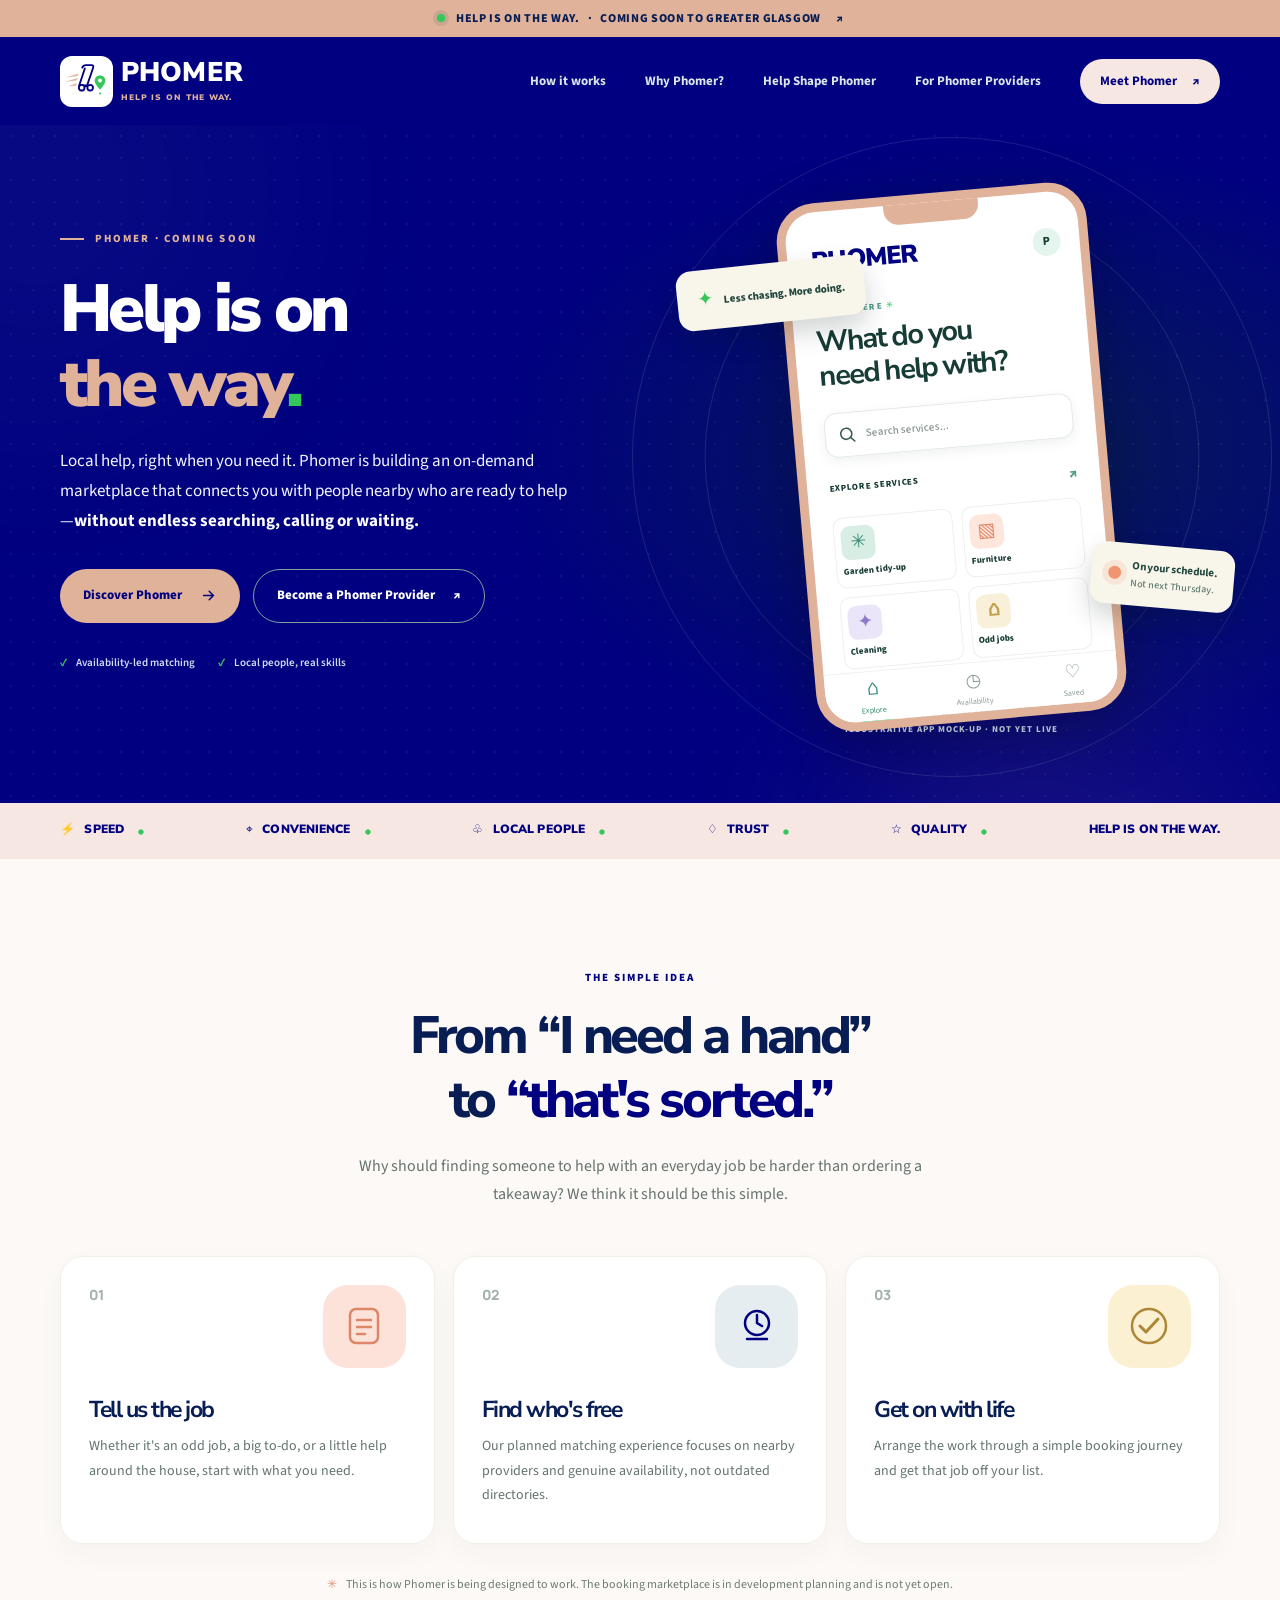
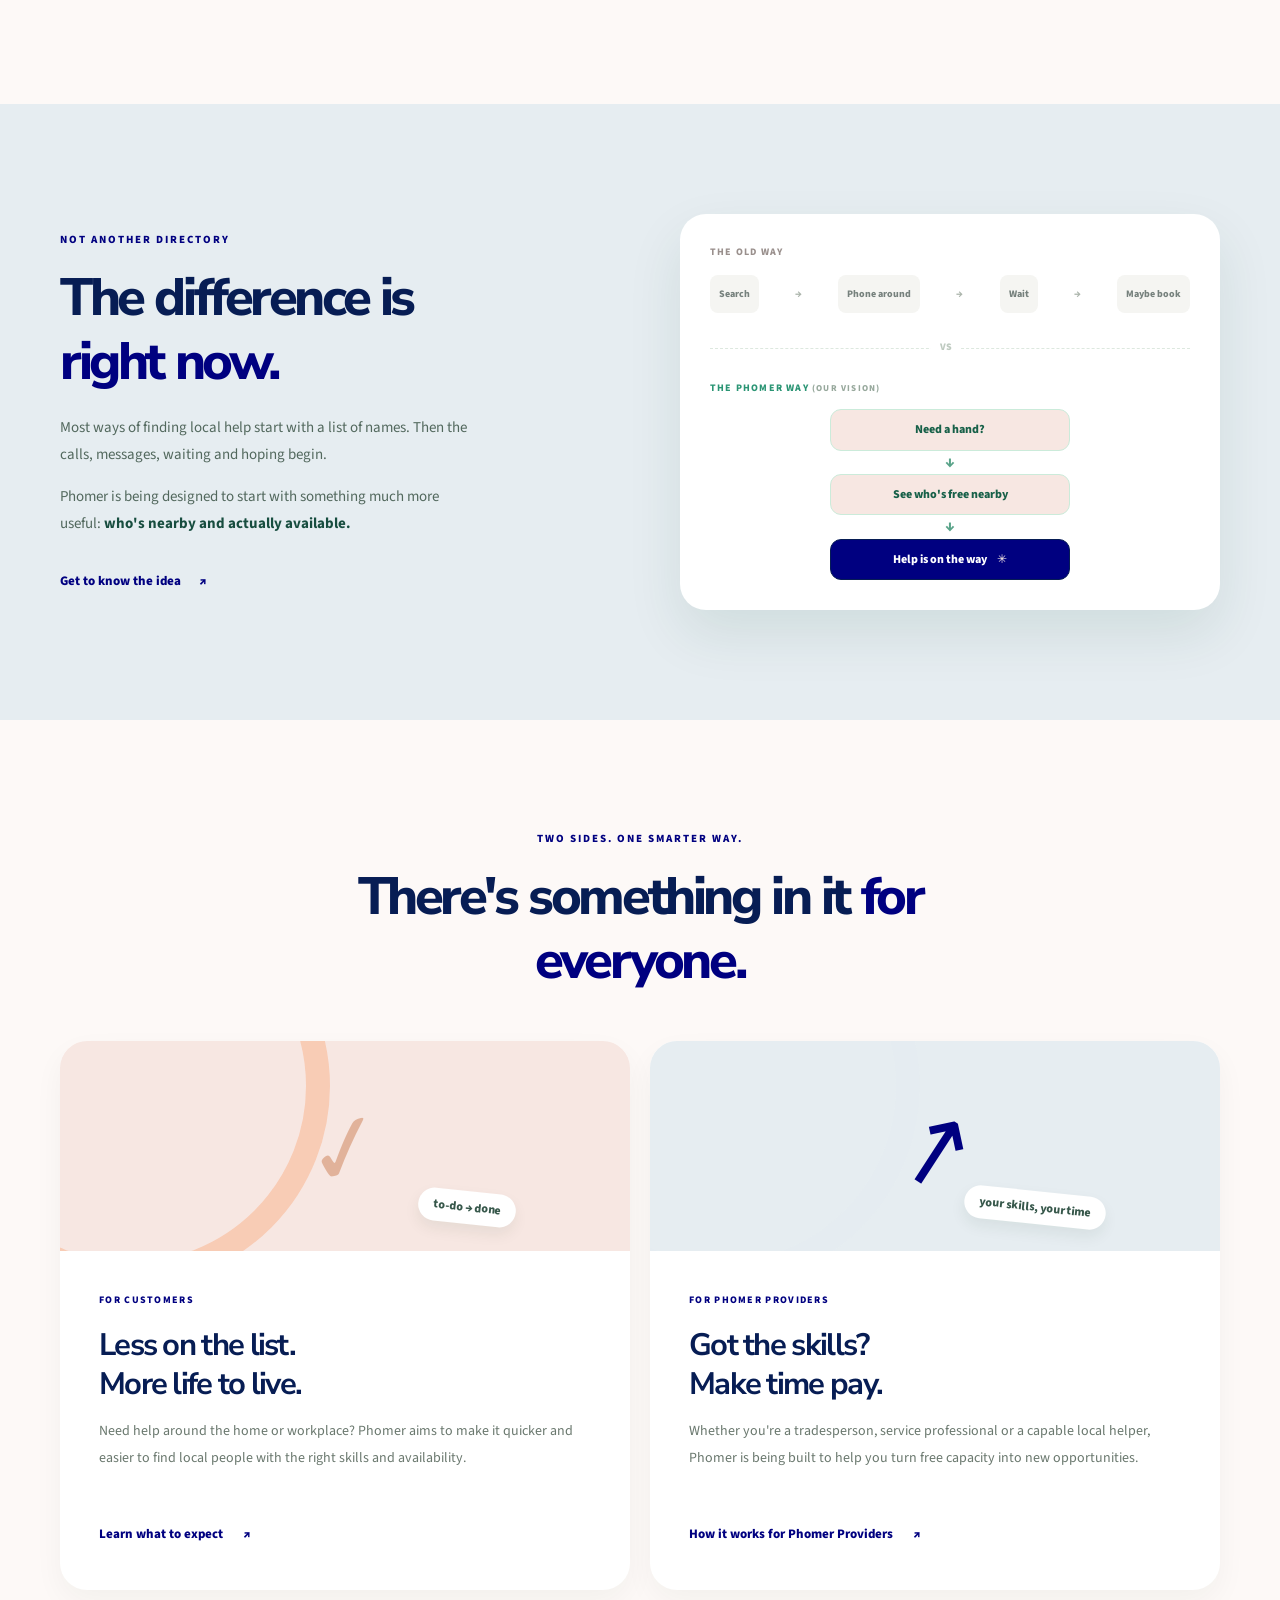
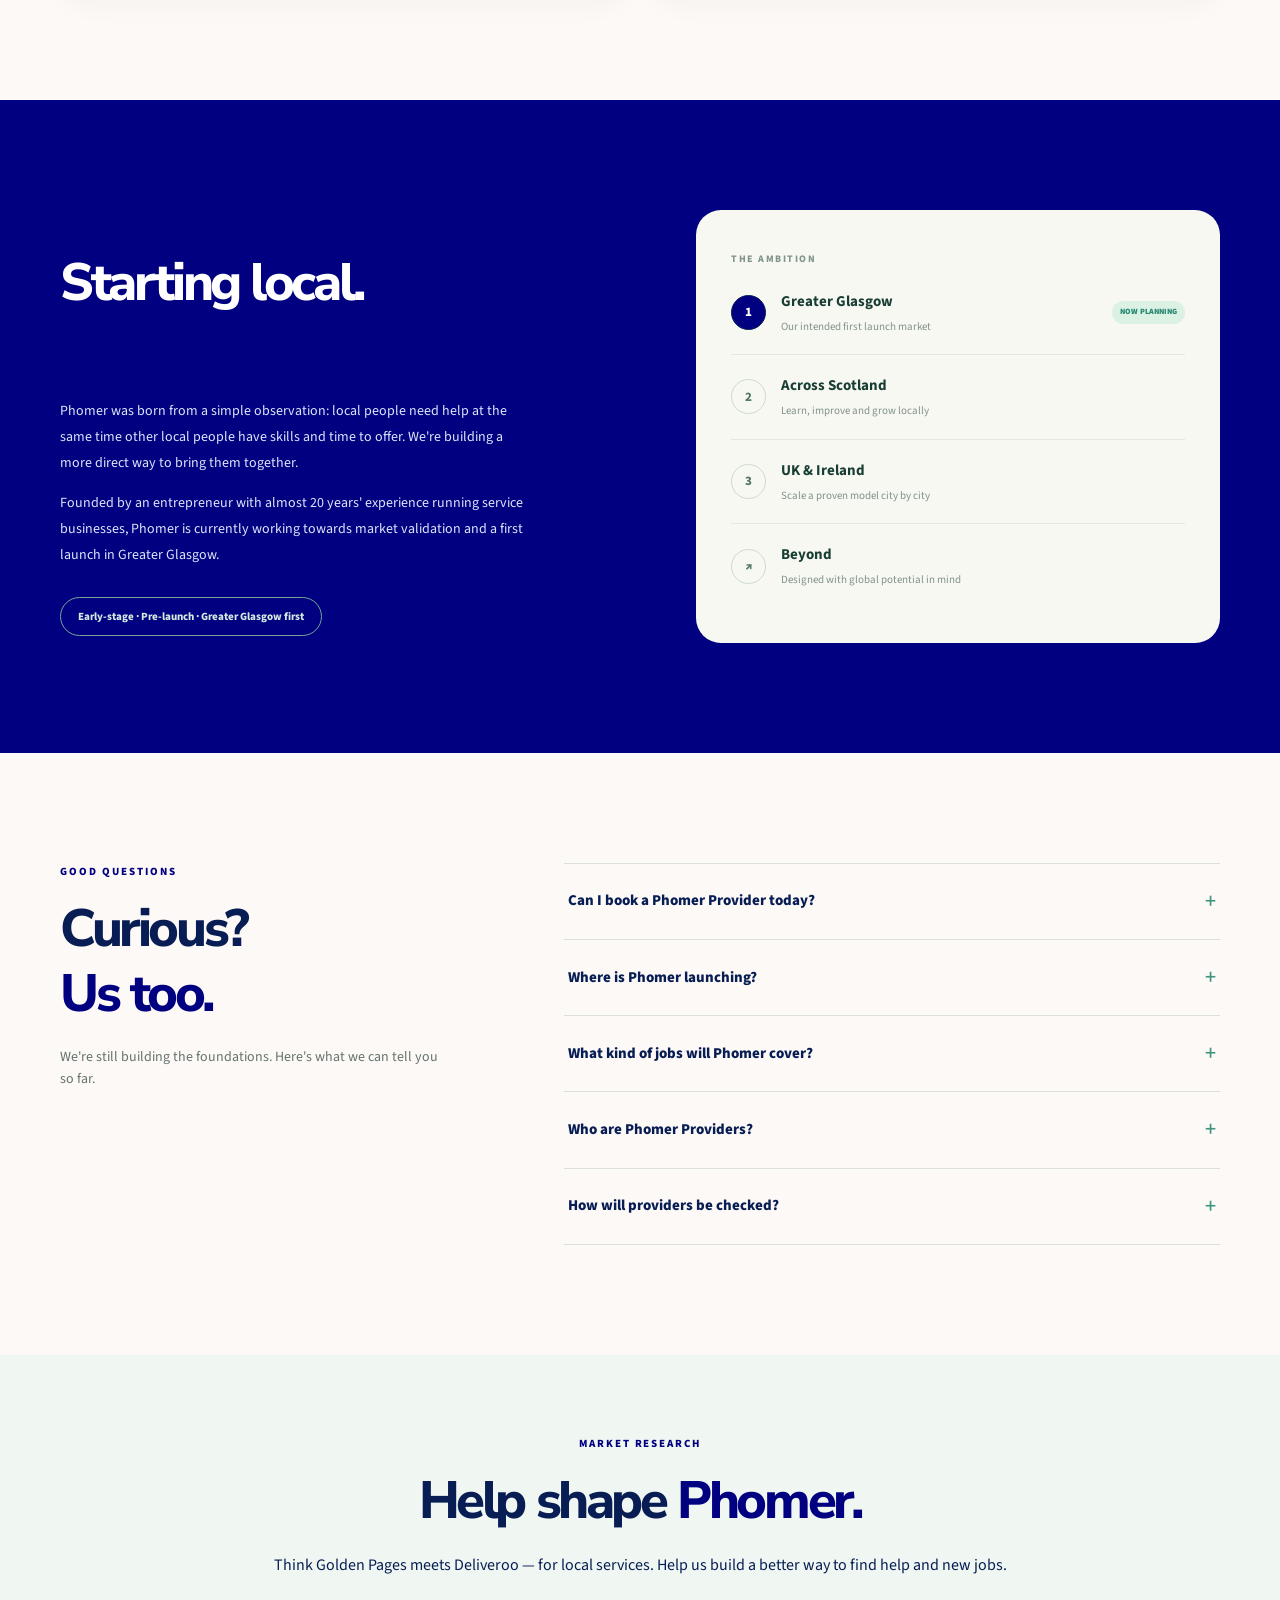
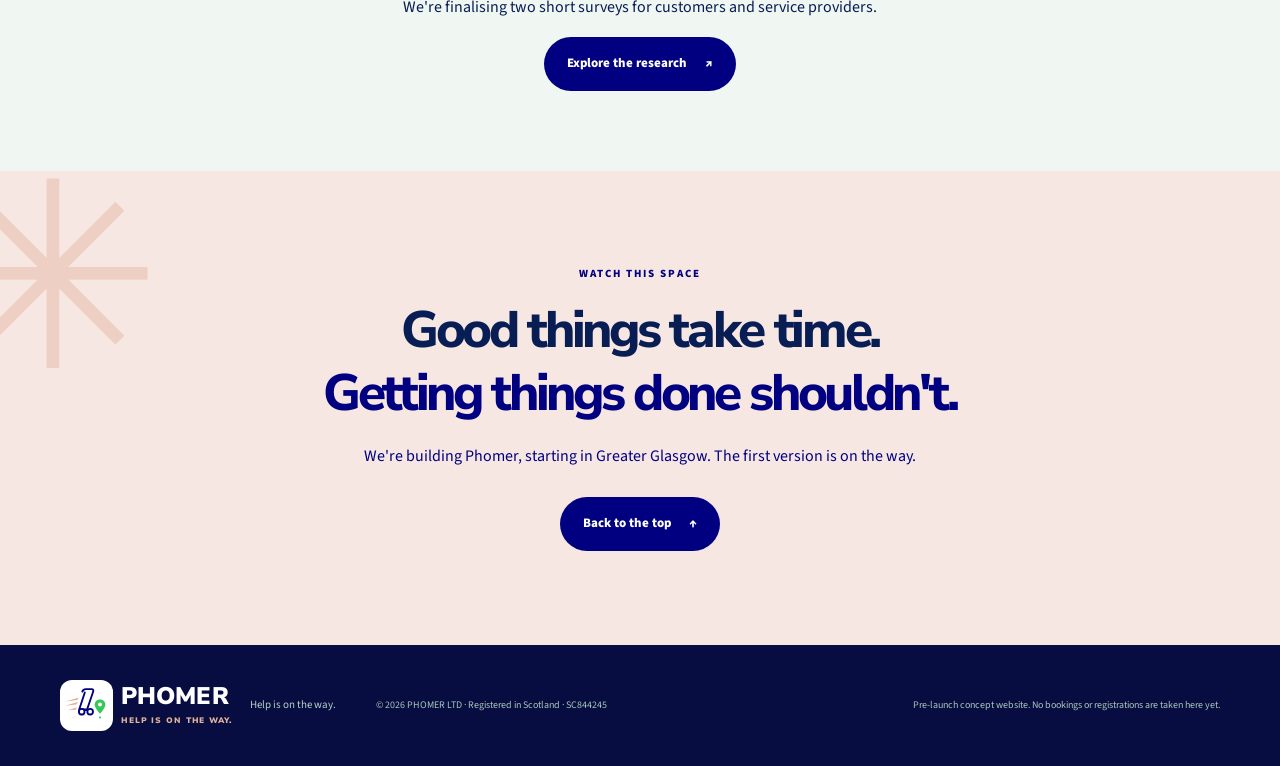
==== index.html @ 7bab7907 "Add Help Shape Phomer links and homepage research section" ====
<!doctype html>
<html lang="en-GB">
<head>
  <meta charset="utf-8">
  <meta name="viewport" content="width=device-width, initial-scale=1">
  <meta name="theme-color" content="#000080">
  <meta name="description" content="Help is on the way. Phomer is building an on-demand marketplace to connect customers with trusted local people who are available when needed. Greater Glasgow launch planned.">
  <meta property="og:type" content="website">
  <meta property="og:title" content="Phomer — Help is on the way.">
  <meta property="og:description" content="Professional help. Right place. Right time. An availability-led local services marketplace coming to Greater Glasgow.">
  <meta property="og:url" content="https://phomer.co.uk/">
  <meta name="twitter:card" content="summary">
  <title>Phomer | Help is on the way. — Coming Soon</title>
  <link rel="icon" href="favicon.svg" type="image/svg+xml">
  <link rel="apple-touch-icon" href="app-icon.png">
  <link rel="stylesheet" href="styles.css">
  <script src="script.js" defer></script>
  <script type="application/ld+json">{"@context":"https://schema.org","@type":"Organization","name":"Phomer Ltd","url":"https://phomer.co.uk","description":"A Scottish pre-launch local services marketplace built around availability and location.","foundingLocation":{"@type":"Place","name":"Scotland"}}</script>
</head>
<body>
  <a href="#main" class="skip-link">Skip to main content</a>
  <div class="announcement"><span class="pulse" aria-hidden="true"></span> HELP IS ON THE WAY. &nbsp; · &nbsp; COMING SOON TO GREATER GLASGOW <span aria-hidden="true">↗</span></div>
  <header class="site-header" id="top">
    <nav class="nav-shell container" aria-label="Main navigation">
      <a class="brand" href="#top" aria-label="Phomer home"><img src="logo-mark.svg" alt="" height="50" width="56"><span class="brand-word">PHOMER<small>HELP IS ON THE WAY.</small></span></a>
      <button class="menu-toggle" type="button" aria-expanded="false" aria-controls="primary-navigation" aria-label="Open navigation"><span></span><span></span><span></span></button>
      <div class="nav-links" id="primary-navigation">
        <a href="#how-it-works">How it works</a>
        <a href="#why-phomer">Why Phomer?</a>
        <a href="market-research/">Help Shape Phomer</a>
        <a href="#for-phomer-providers">For Phomer Providers</a>
        <a class="nav-cta" href="#the-vision">Meet Phomer <span aria-hidden="true">↗</span></a>
      </div>
    </nav>
  </header>

  <main id="main">
    <section class="hero" aria-labelledby="hero-title">
      <div class="hero-glow hero-glow-one" aria-hidden="true"></div>
      <div class="hero-glow hero-glow-two" aria-hidden="true"></div>
      <div class="container hero-layout">
        <div class="hero-copy">
          <div class="eyebrow"><span class="eyebrow-line" aria-hidden="true"></span> PHOMER · COMING SOON</div>
          <h1 id="hero-title">Help is on<br><em>the way<span class="end-dot">.</span></em></h1>
          <p class="hero-lead">Local help, right when you need it. Phomer is building an on-demand marketplace that connects you with people nearby who are ready to help—<strong>without endless searching, calling or waiting.</strong></p>
          <div class="hero-actions">
            <a class="btn btn-light" href="#how-it-works">Discover Phomer <svg width="17" height="17" viewBox="0 0 24 24" fill="none" stroke="currentColor" stroke-width="2" stroke-linecap="round"><path d="M5 12h14m-6-6 6 6-6 6"/></svg></a>
            <a class="btn btn-outline" href="#for-phomer-providers">Become a Phomer Provider <span aria-hidden="true">↗</span></a>
          </div>
          <div class="hero-notes"><span><i aria-hidden="true">✓</i> Availability-led matching</span><span><i aria-hidden="true">✓</i> Local people, real skills</span></div>
        </div>
        <div class="hero-art" aria-label="Illustration of the proposed Phomer user experience">
          <div class="orbit orbit-1" aria-hidden="true"></div><div class="orbit orbit-2" aria-hidden="true"></div>
          <div class="floating-label float-label-one"><span class="tiny-spark">✦</span> Less chasing. More doing.</div>
          <div class="phone-shell">
            <div class="phone-top"><span>PHOMER</span><span class="tiny-avatar" aria-hidden="true">P</span></div>
            <div class="phone-body">
              <div class="greeting">HELLO THERE <span aria-hidden="true">✳</span></div>
              <h2>What do you<br>need help with?</h2>
              <div class="search-box"><svg width="19" height="19" viewBox="0 0 24 24" fill="none" stroke="#385b55" stroke-width="2" stroke-linecap="round"><circle cx="11" cy="11" r="7"/><path d="m16 16 5 5"/></svg><span>Search services...</span></div>
              <div class="mini-heading">EXPLORE SERVICES <span>↗</span></div>
              <div class="category-grid">
                <div class="mini-category"><span class="category-icon green">✳</span> Garden tidy-up</div>
                <div class="mini-category"><span class="category-icon peach">▧</span> Furniture</div>
                <div class="mini-category"><span class="category-icon lilac">✦</span> Cleaning</div>
                <div class="mini-category"><span class="category-icon yellow">⌂</span> Odd jobs</div>
              </div>
              <div class="flow-card"><span class="flow-symbol">↗</span><span><strong>Help is on the way.</strong><small>Discover the idea behind Phomer.</small></span></div>
            </div>
            <div class="phone-foot"><span>⌂<small>Explore</small></span><span>◷<small>Availability</small></span><span>♡<small>Saved</small></span></div>
          </div>
          <div class="floating-label float-label-two"><span class="dot-coral"></span><span><strong>On your schedule.</strong><small>Not next Thursday.</small></span></div>
          <div class="concept-tag">ILLUSTRATIVE APP MOCK-UP · NOT YET LIVE</div>
        </div>
      </div>
    </section>

    <div class="category-ribbon" aria-label="Phomer brand values"><div class="container ribbon-inner brand-values"><span>⚡ &nbsp; SPEED <b>•</b></span><span>⌖ &nbsp; CONVENIENCE <b>•</b></span><span>♧ &nbsp; LOCAL PEOPLE <b>•</b></span><span>♢ &nbsp; TRUST <b>•</b></span><span>☆ &nbsp; QUALITY <b>•</b></span><span>HELP IS ON THE WAY.</span></div></div>

    <section class="section section-how" id="how-it-works" aria-labelledby="how-title">
      <div class="container">
        <div class="section-intro centered"><span class="kicker">THE SIMPLE IDEA</span><h2 id="how-title">From “I need a hand”<br>to <em>“that's sorted.”</em></h2><p>Why should finding someone to help with an everyday job be harder than ordering a takeaway? We think it should be this simple.</p></div>
        <div class="steps">
          <article class="step-card"><div class="step-card-top"><span>01</span><div class="step-icon pink"><svg viewBox="0 0 48 48" fill="none"><rect x="10" y="7" width="28" height="34" rx="6" stroke="currentColor" stroke-width="2.5"/><path d="M17 18h14M17 25h14M17 32h8" stroke="currentColor" stroke-width="2.5" stroke-linecap="round"/></svg></div></div><h3>Tell us the job</h3><p>Whether it's an odd job, a big to-do, or a little help around the house, start with what you need.</p></article>
          <article class="step-card"><div class="step-card-top"><span>02</span><div class="step-icon mint"><svg viewBox="0 0 48 48" fill="none"><circle cx="24" cy="21" r="12" stroke="currentColor" stroke-width="2.5"/><path d="M24 13v8l5 3M14 37h20" stroke="currentColor" stroke-width="2.5" stroke-linecap="round"/></svg></div></div><h3>Find who's free</h3><p>Our planned matching experience focuses on nearby providers and genuine availability, not outdated directories.</p></article>
          <article class="step-card"><div class="step-card-top"><span>03</span><div class="step-icon butter"><svg viewBox="0 0 48 48" fill="none"><circle cx="24" cy="24" r="17" stroke="currentColor" stroke-width="2.5"/><path d="m15 24 6 6 12-13" stroke="currentColor" stroke-width="3" stroke-linecap="round" stroke-linejoin="round"/></svg></div></div><h3>Get on with life</h3><p>Arrange the work through a simple booking journey and get that job off your list.</p></article>
        </div>
        <p class="honesty-note"><span aria-hidden="true">✳</span> This is how Phomer is being designed to work. The booking marketplace is in development planning and is not yet open.</p>
      </div>
    </section>

    <section class="section section-difference" id="why-phomer" aria-labelledby="different-title"><div class="container different-grid">
      <div class="different-copy"><span class="kicker">NOT ANOTHER DIRECTORY</span><h2 id="different-title">The difference is <em>right now.</em></h2><p>Most ways of finding local help start with a list of names. Then the calls, messages, waiting and hoping begin.</p><p>Phomer is being designed to start with something much more useful: <strong>who's nearby and actually available.</strong></p><a href="#the-vision" class="text-link">Get to know the idea <span aria-hidden="true">↗</span></a></div>
      <div class="difference-panel"><div class="panel-label">THE OLD WAY</div><div class="old-way"><span>Search</span><b>→</b><span>Phone around</span><b>→</b><span>Wait</span><b>→</b><span>Maybe book</span></div><div class="panel-divider"><span>VS</span></div><div class="panel-label panel-label-green">THE PHOMER WAY <small>(OUR VISION)</small></div><div class="new-way"><div>Need a hand?</div><span>↓</span><div>See who's free nearby</div><span>↓</span><div class="new-way-final">Help is on the way <span aria-hidden="true">✳</span></div></div></div>
    </div></section>

    <section class="section section-for" id="for-phomer-providers" aria-labelledby="everyone-title"><div class="container">
      <div class="section-intro centered"><span class="kicker">TWO SIDES. ONE SMARTER WAY.</span><h2 id="everyone-title">There's something in it <em>for everyone.</em></h2></div>
      <div class="audience-grid">
        <article class="audience-card customer-card"><div class="audience-visual" aria-hidden="true"><div class="squiggle squiggle-a"></div><span class="audience-emoji">✓</span><span class="sticker">to-do → done</span></div><div class="audience-body"><span class="card-kicker">FOR CUSTOMERS</span><h3>Less on the list.<br>More life to live.</h3><p>Need help around the home or workplace? Phomer aims to make it quicker and easier to find local people with the right skills and availability.</p><a class="underlink" href="#faq">Learn what to expect <span aria-hidden="true">↗</span></a></div></article>
        <article class="audience-card homer-card"><div class="audience-visual" aria-hidden="true"><div class="squiggle squiggle-b"></div><span class="audience-emoji">↗</span><span class="sticker">your skills, your time</span></div><div class="audience-body"><span class="card-kicker">FOR PHOMER PROVIDERS</span><h3>Got the skills?<br>Make time pay.</h3><p>Whether you're a tradesperson, service professional or a capable local helper, Phomer is being built to help you turn free capacity into new opportunities.</p><a class="underlink" href="#faq">How it works for Phomer Providers <span aria-hidden="true">↗</span></a></div></article>
      </div>
    </div></section>

    <section class="section section-vision" id="the-vision" aria-labelledby="vision-title"><div class="container vision-grid"><div><span class="kicker light-kicker">A SCOTTISH STARTUP WITH BIG PLANS</span><h2 id="vision-title">Starting local.<br><em>Thinking bigger.</em></h2><p>Phomer was born from a simple observation: local people need help at the same time other local people have skills and time to offer. We're building a more direct way to bring them together.</p><p>Founded by an entrepreneur with almost 20 years' experience running service businesses, Phomer is currently working towards market validation and a first launch in Greater Glasgow.</p><span class="vision-pill">Early-stage · Pre-launch · Greater Glasgow first</span></div><div class="journey-card"><span class="journey-small">THE AMBITION</span><div class="journey-step active"><span class="journey-bullet">1</span><div><strong>Greater Glasgow</strong><small>Our intended first launch market</small></div><span>NOW PLANNING</span></div><div class="journey-step"><span class="journey-bullet">2</span><div><strong>Across Scotland</strong><small>Learn, improve and grow locally</small></div></div><div class="journey-step"><span class="journey-bullet">3</span><div><strong>UK &amp; Ireland</strong><small>Scale a proven model city by city</small></div></div><div class="journey-step"><span class="journey-bullet">↗</span><div><strong>Beyond</strong><small>Designed with global potential in mind</small></div></div></div></div></section>

    <section class="section faq-section" id="faq" aria-labelledby="faq-title"><div class="container faq-grid"><div class="faq-intro"><span class="kicker">GOOD QUESTIONS</span><h2 id="faq-title">Curious?<br><em>Us too.</em></h2><p>We're still building the foundations. Here's what we can tell you so far.</p></div><div class="faq-items">
      <details><summary>Can I book a Phomer Provider today? <span aria-hidden="true">+</span></summary><p>Not yet. Phomer is a pre-launch business. We're validating demand and planning the first version of the platform before taking live bookings.</p></details>
      <details><summary>Where is Phomer launching? <span aria-hidden="true">+</span></summary><p>We're planning to start in Greater Glasgow, refine the service using real feedback and expand step by step.</p></details>
      <details><summary>What kind of jobs will Phomer cover? <span aria-hidden="true">+</span></summary><p>Our vision spans everyday local services such as help around the house, cleaning, gardening, furniture assembly and other practical jobs. Exact services and provider requirements will be confirmed during development.</p></details>
      <details><summary>Who are Phomer Providers? <span aria-hidden="true">+</span></summary><p>Phomer Providers are local service providers, tradespeople and skilled individuals who can offer their services through Phomer. We're designing the platform to help them find work that fits their skills and availability.</p></details>
      <details><summary>How will providers be checked? <span aria-hidden="true">+</span></summary><p>Identity checks, profiles, reviews and relevant verification processes are part of our planned marketplace design. The specific standards will be confirmed before launch.</p></details>
    </div></div></section>

    <section class="section research-callout" aria-labelledby="research-title" style="background:#f0f7f2;padding:5rem 0"><div class="container" style="text-align:center"><span class="kicker">MARKET RESEARCH</span><h2 id="research-title">Help shape <em>Phomer.</em></h2><p>Think Golden Pages meets Deliveroo — for local services. Help us build a better way to find help and new jobs.</p><p>We're finalising two short surveys for customers and service providers.</p><a class="btn btn-dark" href="market-research/">Explore the research <span aria-hidden="true">↗</span></a></div></section>
    <section class="closing" aria-label="Coming soon"><div class="container closing-inner"><div class="closing-orb" aria-hidden="true">✳</div><span class="kicker">WATCH THIS SPACE</span><h2>Good things take time.<br><em>Getting things done shouldn't.</em></h2><p>We're building Phomer, starting in Greater Glasgow. The first version is on the way.</p><a class="btn btn-dark" href="#top">Back to the top <span aria-hidden="true">↑</span></a></div></section>
  </main>

  <footer class="footer"><div class="container footer-content"><a class="brand footer-brand" href="#top"><img src="logo-mark.svg" alt="" height="39" width="44"><span class="brand-word">PHOMER<small>HELP IS ON THE WAY.</small></span></a><p>Help is on the way.</p><small>© <span id="year">2026</span> PHOMER LTD · Registered in Scotland · SC844245</small><small>Pre-launch concept website. No bookings or registrations are taken here yet.</small></div></footer>
</body>
</html>
---- styles.css ----
@import url('https://fonts.googleapis.com/css2?family=Nunito+Sans:wght@600;700;800;900&family=Source+Sans+3:wght@400;500;600;700&display=swap');
@import url('https://fonts.googleapis.com/css2?family=DM+Sans:wght@400;500;600;700;800&family=Manrope:wght@400;500;600;700;800&display=swap');
:root{--ink:#071D54;--forest:#000080;--dark:#070D40;--coral:#fa916d;--coral-light:#E1B29A;--mint:#E6EDF1;--cream:#FDF9F7;--gold:#f8d38b;--muted:#50615f;--container:1160px;font-family:'DM Sans',sans-serif;color:var(--ink);font-synthesis:none}
*{box-sizing:border-box}html{scroll-behavior:smooth;scroll-padding-top:86px}body{margin:0;background:var(--cream);line-height:1.6;-webkit-font-smoothing:antialiased}a{color:inherit;text-decoration:none}button{font:inherit}a:focus-visible,button:focus-visible,summary:focus-visible{outline:3px solid #f49a6c;outline-offset:5px}img{max-width:100%}.container{width:min(calc(100% - 80px),var(--container));margin:0 auto}.skip-link{position:absolute;top:-100px;left:16px;z-index:999;background:white;padding:12px;border-radius:8px}.skip-link:focus{top:10px}.announcement{background:#E1B29A;color:#224139;text-align:center;font-size:12px;font-weight:800;letter-spacing:.055em;padding:9px 15px}.announcement span:last-child{margin-left:12px}.pulse{display:inline-block;width:8px;height:8px;background:#145446;border-radius:100%;margin-right:9px;box-shadow:0 0 0 4px rgba(20,84,70,.12)}.site-header{background:#000080;position:relative;z-index:10}.nav-shell{height:88px;display:flex;align-items:center;justify-content:space-between}.brand{display:inline-flex;align-items:center;gap:12px;color:white;font:800 27px/.9 Manrope,sans-serif;letter-spacing:-.065em}.brand img{border-radius:11px}.brand-dot{color:#E1B29A}.nav-links{display:flex;align-items:center;gap:39px;font-size:13px;font-weight:700;color:#e7f4ed}.nav-links>a:not(.nav-cta){opacity:.95;transition:opacity .2s}.nav-links>a:hover{opacity:.72}.nav-cta{color:#103f38;background:#eff8f1;padding:12px 20px;border-radius:100px}.nav-cta span{margin-left:12px}.menu-toggle{display:none;border:0;background:transparent;width:44px;height:44px;padding:8px}.menu-toggle span{height:2px;background:#fff;width:24px;display:block;margin:6px 0}
.hero{background:radial-gradient(ellipse 56% 68% at 79% 45%,#14665b 0%,transparent 69%),#000080;color:white;position:relative;overflow:hidden;isolation:isolate}.hero:before{content:'';position:absolute;inset:0;opacity:.055;background-image:radial-gradient(#fff 1px,transparent 1px);background-size:22px 22px;pointer-events:none}.hero-glow{position:absolute;border-radius:50%;pointer-events:none}.hero-glow-one{height:490px;width:490px;background:#7bb9a3;filter:blur(130px);opacity:.06;top:-180px;left:-210px}.hero-glow-two{height:400px;width:400px;background:#f2b68f;filter:blur(110px);opacity:.11;bottom:-280px;right:3%}.hero-layout{min-height:660px;display:grid;grid-template-columns:1.05fr .95fr;align-items:center;gap:30px;padding-top:52px;padding-bottom:66px;position:relative;z-index:2}.hero-copy{padding-bottom:13px}.eyebrow{display:flex;align-items:center;gap:11px;color:#E1B29A;font-size:11px;font-weight:800;letter-spacing:.19em;margin-bottom:24px}.eyebrow-line{width:24px;height:2px;background:#E1B29A}.hero h1,h2,h3{font-family:Manrope,'DM Sans',sans-serif;letter-spacing:-.065em}.hero h1{font-size:clamp(52px,5.2vw,78px);line-height:1.13;font-weight:800;margin:0 0 25px;letter-spacing:-.075em;white-space:nowrap}.hero h1 em,.section h2 em,.closing h2 em{font-style:normal;color:#E1B29A}.end-dot{color:#34C759}.hero-lead{font-size:17px;line-height:1.75;max-width:520px;color:#F4F6FF;font-weight:400;margin:0 0 32px}.hero-lead strong{color:white;font-weight:700}.hero-actions{display:flex;gap:13px;flex-wrap:wrap}.btn{display:inline-flex;align-items:center;justify-content:center;gap:18px;min-height:54px;border-radius:100px;padding:14px 23px;font-size:13px;font-weight:800;transition:transform .2s,background .2s}.btn:hover{transform:translateY(-3px)}.btn-light{background:#ffebdb;color:#193f37}.btn-light:hover{background:white}.btn-outline{border:1px solid #79a49c;color:white}.btn-outline:hover{background:#ffffff14}.hero-notes{display:flex;flex-wrap:wrap;gap:23px;color:#D1DBF4;font-weight:600;font-size:11px;margin-top:31px}.hero-notes i{font-style:normal;color:#fbb997;margin-right:7px;font-weight:800}.hero-art{height:560px;position:relative;display:flex;align-items:center;justify-content:center}.orbit{position:absolute;border:1px solid rgba(202,237,219,.13);border-radius:50%;left:50%;top:50%;transform:translate(-50%,-50%)}.orbit-1{width:495px;height:495px}.orbit-2{width:640px;height:640px}.phone-shell{width:311px;height:530px;background:#fff;border-radius:39px;border:9px solid #cbe3d8;color:#173c35;overflow:hidden;box-shadow:0 22px 15px #041f1d21,0 45px 100px #071e1b65;position:relative;transform:rotate(-5deg);z-index:2}.phone-shell:before{content:'';width:95px;height:21px;background:#cbe3d8;position:absolute;top:-1px;left:calc(50% - 47px);border-radius:0 0 15px 15px;z-index:5}.phone-top{height:73px;padding:27px 19px 0 24px;display:flex;justify-content:space-between;align-items:center}.phone-top>span:first-child{font:800 25px Manrope,sans-serif;letter-spacing:-.08em}.phone-top .brand-dot{color:#E1B29A}.tiny-avatar{background:#e4f5ed;border-radius:50%;width:28px;height:28px;display:grid;place-items:center;font-size:12px;font-weight:800}.phone-body{padding:20px 22px}.greeting{font-size:9px;font-weight:800;color:#559c8b;letter-spacing:.13em}.greeting span{color:#fb8f6c}.phone-body h2{font-size:29px;line-height:1.15;margin:7px 0 21px;letter-spacing:-.06em}.search-box{border:1px solid #e4eae5;box-shadow:0 4px 12px #152b2710;border-radius:13px;padding:12px;display:flex;gap:9px;align-items:center;font-size:11px;font-weight:500;color:#84938e}.mini-heading{display:flex;justify-content:space-between;margin:24px 0 12px;font-size:9px;font-weight:800;letter-spacing:.08em}.mini-heading span{font-size:15px;color:#4f9e84}.category-grid{display:grid;grid-template-columns:1fr 1fr;gap:9px}.mini-category{padding:8px 6px;border:1px solid #eef0ec;border-radius:10px;font-size:9px;font-weight:800;display:flex;flex-direction:column;gap:5px}.category-icon{font-weight:700;font-size:19px;display:grid;place-items:center;width:34px;height:34px;border-radius:9px}.green{background:#d8ede4;color:#3c8e79}.peach{background:#ffe6dc;color:#df8766}.lilac{background:#eae5f8;color:#8e7acb}.yellow{background:#f9f0d9;color:#c2a04b}.flow-card{display:flex;align-items:center;gap:11px;background:#dff3e9;border-radius:13px;padding:12px;margin-top:17px}.flow-symbol{border-radius:50%;background:#000080;color:white;width:35px;height:35px;display:grid;place-items:center;font-size:20px}.flow-card strong,.flow-card small{display:block}.flow-card strong{font-size:10px}.flow-card small{font-size:9px;color:#638478;margin-top:2px}.phone-foot{position:absolute;bottom:0;width:100%;height:50px;border-top:1px solid #f1f2ee;display:flex;align-items:center;justify-content:space-around;background:white}.phone-foot>span{font-size:18px;color:#899c94;text-align:center}.phone-foot small{font-size:8px;display:block}.phone-foot>span:first-child{color:#338d75}.floating-label{position:absolute;z-index:3;background:#f8f5eb;color:#23473d;box-shadow:0 12px 26px #061a182e;border-radius:15px;font-weight:800;font-size:11px;white-space:nowrap}.float-label-one{top:86px;left:-6px;padding:15px 20px;transform:rotate(-6deg)}.tiny-spark{color:#eb8e63;margin-right:8px;font-size:19px}.float-label-two{display:flex;align-items:center;gap:10px;right:-14px;bottom:130px;padding:14px 17px;transform:rotate(5deg)}.float-label-two strong,.float-label-two small{display:block}.float-label-two small{font-size:10px;font-weight:500;color:#5f7a70}.dot-coral{height:13px;width:13px;background:#f19470;border-radius:50%;box-shadow:0 0 0 6px #f1947028}.concept-tag{position:absolute;bottom:0;left:50%;transform:translateX(-50%);color:#a9d5c7;white-space:nowrap;font-size:9px;letter-spacing:.11em;font-weight:800}
.category-ribbon{background:#F7E7E2;overflow:hidden}.ribbon-inner{display:flex;justify-content:space-between;gap:22px;white-space:nowrap;padding:18px 0;font:800 12px Manrope,sans-serif;letter-spacing:.045em}.ribbon-inner span{display:flex;gap:24px}.ribbon-inner b{color:#bf715b;font-size:15px}.section{padding:110px 0}.section-intro{max-width:720px;margin-bottom:48px}.centered{text-align:center;margin-left:auto;margin-right:auto}.kicker{display:block;color:#3d9b7d;font-size:11px;font-weight:800;letter-spacing:.18em;margin-bottom:17px}.section h2,.closing h2{font-size:clamp(36px,4.1vw,57px);line-height:1.22;font-weight:800;margin:0 0 20px}.section h2 em{color:#E1B29A}.section-intro p{color:#65736d;font-size:16px;line-height:1.75;margin:0 auto;max-width:580px}.steps{display:grid;grid-template-columns:repeat(3,1fr);gap:18px}.step-card{background:#fff;border:1px solid #f0f0e9;border-radius:23px;padding:28px 28px 35px;box-shadow:0 10px 28px #162c2409;transition:transform .2s}.step-card:hover{transform:translateY(-6px)}.step-card-top{display:flex;justify-content:space-between;align-items:start}.step-card-top>span{font:800 14px Manrope,sans-serif;color:#a4b1ab}.step-icon{width:83px;height:83px;border-radius:25px;display:grid;place-items:center}.step-icon svg{width:48px;height:48px}.step-icon.pink{background:#fce2d8;color:#dc8769}.step-icon.mint{background:#dcf3e8;color:#3a9b80}.step-icon.butter{background:#fbf0d1;color:#ae8637}.step-card h3{font-size:23px;margin:28px 0 11px;line-height:1.2}.step-card p{color:#64756e;font-size:14px;line-height:1.75;margin:0}.honesty-note{margin:31px 0 0;text-align:center;font-size:12px;color:#6c7c74}.honesty-note span{color:#e49170;margin-right:7px}.section-difference{background:#E6EDF1}.different-grid{display:grid;grid-template-columns:1fr 1fr;align-items:center;gap:80px}.different-copy h2{max-width:440px}.different-copy h2 em{display:block}.different-copy p{color:#52685d;line-height:1.82;font-size:15px;max-width:420px}.different-copy p strong{color:#174d3f}.text-link{font-size:13px;font-weight:800;display:inline-flex;gap:18px;align-items:center;color:#000080;margin-top:18px}.difference-panel{background:#fff;box-shadow:0 24px 55px #0a493019;border-radius:26px;padding:30px}.panel-label{font-size:10px;color:#9a908d;font-weight:800;letter-spacing:.12em}.old-way{display:flex;gap:7px;align-items:center;justify-content:space-between;margin-top:15px;flex-wrap:wrap}.old-way span{font-size:10px;font-weight:800;border-radius:8px;background:#f5f5f2;padding:11px 9px;color:#76817d}.old-way b{color:#acb5ac;font-size:11px}.panel-divider{border-bottom:1px dashed #dde8df;position:relative;margin:35px 0 31px;text-align:center}.panel-divider span{position:absolute;top:-12px;left:46%;background:white;color:#bfcbc1;font-size:10px;font-weight:900;padding:3px 9px}.panel-label-green{color:#2b9574}.panel-label small{font-size:9px;color:#97a89c}.new-way{display:flex;flex-direction:column;align-items:stretch;text-align:center;gap:3px;margin:13px auto 0;max-width:240px}.new-way>div{padding:10px 12px;background:#F7E7E2;border:1px solid #cbebda;border-radius:11px;font-size:12px;font-weight:800;color:#176048}.new-way>span{color:#59a389;font-size:16px;font-weight:800;line-height:1.1}.new-way .new-way-final{background:#071D54;color:white;border-color:#071D54}.new-way-final span{color:#F7E7E2;margin-left:8px}.section-for{background:#FDF9F7}.audience-grid{display:grid;grid-template-columns:1fr 1fr;gap:20px}.audience-card{background:#fff;border-radius:27px;overflow:hidden;box-shadow:0 12px 30px #142f210b}.audience-visual{height:210px;display:grid;place-items:center;position:relative;overflow:hidden}.customer-card .audience-visual{background:#F7E7E2}.homer-card .audience-visual{background:#E6EDF1}.audience-emoji{font-family:Manrope,sans-serif;font-weight:800;font-size:96px;line-height:1;transform:rotate(-12deg);color:#e88c66;text-shadow:4px 7px 0 #f8bb9f}.homer-card .audience-emoji{color:#328e74;text-shadow:4px 7px 0 #b1ded0}.sticker{position:absolute;bottom:27px;right:20%;padding:7px 15px;background:white;border-radius:100px;color:#36574a;font-size:12px;font-weight:800;transform:rotate(6deg);box-shadow:0 7px 15px #14371c12}.squiggle{width:400px;height:400px;position:absolute;top:-155px;left:-130px;border:24px solid #f9c0a3;border-radius:50%;opacity:.7}.squiggle-b{border-color:#E6EDF1}.audience-body{padding:35px 39px 43px}.card-kicker{font-size:10px;color:#3d9b7d;font-weight:800;letter-spacing:.13em}.audience-body h3{font-size:31px;line-height:1.24;margin:15px 0;letter-spacing:-.055em}.audience-body p{color:#6a786e;font-size:14px;line-height:1.9;min-height:80px}.underlink{display:inline-flex;gap:20px;font-size:13px;font-weight:800;color:#000080;margin-top:12px}
.section-vision{background:#000080;color:white}.vision-grid{display:grid;grid-template-columns:1fr .95fr;gap:85px;align-items:center}.light-kicker{color:#a0dac6}.section-vision h2{font-size:clamp(38px,4.1vw,56px)}.section-vision h2 em{color:#E1B29A}.section-vision p{color:#DDE5F9;max-width:470px;font-size:14px;line-height:1.85}.vision-pill{display:inline-block;border:1px solid #76a596;border-radius:100px;font-size:11px;font-weight:800;color:#d2ebdf;padding:10px 17px;margin-top:14px}.journey-card{background:#f8f8f3;border-radius:25px;padding:35px;color:#183e34}.journey-small{font-size:10px;letter-spacing:.15em;font-weight:800;color:#82958a}.journey-step{display:flex;align-items:center;gap:15px;border-bottom:1px solid #e2e7df;padding:19px 0}.journey-step:last-child{border:0}.journey-bullet{flex:0 0 auto;display:grid;place-items:center;width:35px;height:35px;border:1px solid #cddad0;border-radius:50%;font-size:13px;font-weight:800;color:#557865}.journey-step.active .journey-bullet{background:#071D54;color:#fff;border-color:#071D54}.journey-step div{flex:1}.journey-step strong,.journey-step small{display:block}.journey-step strong{font-size:15px}.journey-step small{font-size:11px;color:#819289;margin-top:4px}.journey-step>span:last-child:not(.journey-bullet){font-size:8px;font-weight:900;color:#278970;background:#dbf1e4;border-radius:20px;padding:5px 8px}
.faq-section{background:#FDF9F7}.faq-grid{display:grid;grid-template-columns:.6fr 1fr;gap:110px}.faq-intro p{color:#64746d;font-size:14px}.faq-items details{border-bottom:1px solid #dce2d9}.faq-items details:first-child{border-top:1px solid #dce2d9}.faq-items summary{list-style:none;padding:20px 4px;cursor:pointer;font-size:15px;font-weight:800;display:flex;justify-content:space-between;align-items:center;gap:16px}.faq-items summary::-webkit-details-marker{display:none}.faq-items summary span{font-size:22px;font-weight:500;color:#3c9680;transition:transform .2s}.faq-items details[open] summary span{transform:rotate(45deg)}.faq-items details p{margin:0 0 23px;color:#67786e;font-size:13px;line-height:1.85;max-width:530px}.closing{background:#F7E7E2;text-align:center;overflow:hidden}.closing-inner{position:relative;padding:94px 0}.closing-orb{position:absolute;font-size:260px;color:#f3b08c;opacity:.42;left:-10%;top:-92px;pointer-events:none}.closing .kicker{color:#95634a}.closing h2{font-size:clamp(33px,4vw,54px)}.closing h2 em{color:#d06e4f}.closing p{color:#74564b;margin-bottom:27px}.btn-dark{background:#000080;color:white}.btn-dark:hover{background:#0f453b}.footer{background:#070D40;color:#d5e9dd}.footer-content{padding:35px 0;display:flex;align-items:center;gap:18px;flex-wrap:wrap}.footer-brand{font-size:23px}.footer-content p{font-size:11px;margin:0 22px 0 0;color:#b5d1c4}.footer-content small{font-size:10px;color:#a8c6b8}.footer-content small:last-child{margin-left:auto}
@media(max-width:1080px){.hero h1{font-size:60px}.hero-art{transform:scale(.92)}.different-grid{gap:50px}.footer-content small:last-child{margin-left:0}.float-label-one{left:0}.float-label-two{right:-8px}}@media(max-width:820px){.container{width:min(calc(100% - 44px),var(--container))}.nav-shell{height:76px}.menu-toggle{display:block}.nav-links{display:none;position:absolute;top:76px;left:0;right:0;padding:25px 22px 29px;background:#070D40;flex-direction:column;align-items:stretch;gap:23px;box-shadow:0 16px 25px #081c172e}.nav-links.open{display:flex}.nav-links>a{font-size:15px}.nav-cta{text-align:center}.hero-layout{grid-template-columns:1fr;gap:25px;padding-top:50px}.hero-copy{text-align:center}.hero h1{white-space:normal}.eyebrow,.hero-actions,.hero-notes{justify-content:center}.hero-lead{margin-left:auto;margin-right:auto}.hero-art{height:520px;transform:none}.float-label-one{left:16%}.float-label-two{right:14%}.ribbon-inner{justify-content:flex-start;overflow:auto;scrollbar-width:none}.ribbon-inner::-webkit-scrollbar{display:none}.different-grid,.vision-grid,.faq-grid{grid-template-columns:1fr;gap:35px}.different-copy h2{max-width:700px}.different-copy h2 em{display:inline}.difference-panel{max-width:600px;width:100%;margin:auto}.faq-grid{gap:20px}.faq-intro h2 br{display:none}.section{padding:78px 0}.vision-grid{gap:48px}}@media(max-width:610px){.announcement{font-size:10px;line-height:1.4;padding:10px}.brand{font-size:24px}.hero-layout{padding-top:43px;padding-bottom:32px}.hero h1{font-size:clamp(40px,11.7vw,62px)}.hero-lead{font-size:15px}.hero-notes{gap:9px 16px}.hero-art{height:460px;margin-top:8px}.phone-shell{transform:rotate(-5deg) scale(.84)}.orbit-1{width:360px;height:360px}.orbit-2{width:445px;height:445px}.float-label-one{left:0;top:60px;transform:rotate(-6deg) scale(.79);transform-origin:left top}.float-label-two{right:-5px;bottom:90px;transform:rotate(6deg) scale(.76);transform-origin:right bottom}.concept-tag{font-size:8px;bottom:2px}.ribbon-inner{padding:14px 0}.section-intro{margin-bottom:30px}.section h2{font-size:clamp(35px,9.5vw,47px)}.section-intro p{font-size:14px}.steps,.audience-grid{grid-template-columns:1fr}.step-card{padding:24px}.step-card h3{font-size:22px;margin-top:19px}.step-icon{height:67px;width:67px}.step-icon svg{height:38px;width:38px}.different-copy p{font-size:14px}.difference-panel{padding:24px 17px}.old-way{justify-content:center}.old-way span{font-size:9px}.old-way b{font-size:10px}.audience-visual{height:175px}.audience-body{padding:28px}.audience-body p{min-height:0}.section-vision h2{font-size:clamp(38px,10vw,49px)}.journey-card{padding:26px 20px}.journey-step>span:last-child:not(.journey-bullet){font-size:7px}.closing-inner{padding:70px 0}.footer-content{gap:12px}.footer-content small{width:100%}.footer-content p{width:100%}}
@media(prefers-reduced-motion:reduce){html{scroll-behavior:auto}*,*:before,*:after{animation:none!important;transition:none!important;transform:none!important}.phone-shell{transform:none}}

/* Phomer official brand-direction adaptations (based on supplied concept sheet) */

:root{--ink:#071D54;--forest:#000080;--dark:#070D40;--coral:#E1B29A;--coral-light:#E1B29A;--mint:#E6EDF1;--cream:#FDF9F7;--gold:#E1B29A;--muted:#5B6172; font-family:'Source Sans 3',sans-serif}
body{font-family:'Source Sans 3',sans-serif;background:var(--cream)}
h1,h2,h3,.brand,.ribbon-inner{font-family:'Nunito Sans','Aptos Display',sans-serif}
.brand{font-size:27px;letter-spacing:-.035em;gap:8px;color:white}
.brand img{border-radius:0;object-fit:contain;width:53px;height:51px;background:white;border-radius:12px;padding:4px}
.brand-word{display:flex;flex-direction:column;gap:2px;line-height:.91;letter-spacing:.005em;font-weight:900}
.brand-word small{display:block;font-size:8px;font-weight:900;letter-spacing:.11em;margin-top:7px;color:#E1B29A}
.hero h1{font-family:'Nunito Sans',sans-serif;font-weight:900;letter-spacing:-.055em}
.hero h1 em,.section h2 em,.closing h2 em{color:#E1B29A}
.hero{background:radial-gradient(ellipse 58% 66% at 79% 48%,#071D54 0%, transparent 70%),#000080}
.announcement{color:#071D54;background:#E1B29A}
.announcement .pulse{background:#34C759}
.nav-cta{color:#000080;background:#F7E7E2}
.hero-notes i,.tiny-spark,.end-dot,.greeting span{color:#34C759}
.btn-light{background:#E1B29A;color:#000080}
.btn-dark,.new-way .new-way-final,.journey-step.active .journey-bullet{background:#000080}
.btn-dark:hover{background:#070D40}
.hero-glow-two{background:#E1B29A}
.phone-shell{border-color:#E1B29A;box-shadow:0 24px 65px #00000040}
.phone-shell:before{background:#E1B29A}
.phone-top>span:first-child{font-family:'Nunito Sans',sans-serif;font-weight:900;color:#000080;letter-spacing:-.04em}
.flow-card{background:#F7E7E2}.flow-symbol{background:#34C759;color:#000080}
.category-ribbon{background:#F7E7E2;color:#000080}
.ribbon-inner b{color:#34C759}
.brand-values{font-weight:900;letter-spacing:.01em;gap:12px;justify-content:space-between}
.brand-values span{gap:13px;white-space:nowrap}
.step-icon.mint{background:#E6EDF1;color:#000080}
.section-difference{background:#E6EDF1}
.customer-card .audience-visual{background:#F7E7E2}
.homer-card .audience-visual{background:#E6EDF1}
.customer-card .audience-emoji{color:#E1B29A;text-shadow:none}
.homer-card .audience-emoji{color:#000080;text-shadow:none}
.section-vision{background:#000080}
.light-kicker{color:#E1B29A}
.closing{background:#F7E7E2}
.closing h2 em{color:#000080}
.closing .kicker,.closing p{color:#000080}
.closing-orb{color:#E1B29A}
.concept-tag{color:#D5E1F2}
.footer-brand .brand-word{font-size:24px}
.section h2 em{color:#000080}
.section .kicker,.card-kicker,.underlink,.text-link{color:#000080}
.nav-links>a:hover,.btn:hover{opacity:.93}
@media(max-width:610px){.brand{font-size:21px}.brand img{width:47px;height:45px}.brand-word small{font-size:6.7px}.brand-values{gap:22px}.hero h1{font-size:clamp(44px,11.5vw,62px)}.hero-glow-two{opacity:.11}}
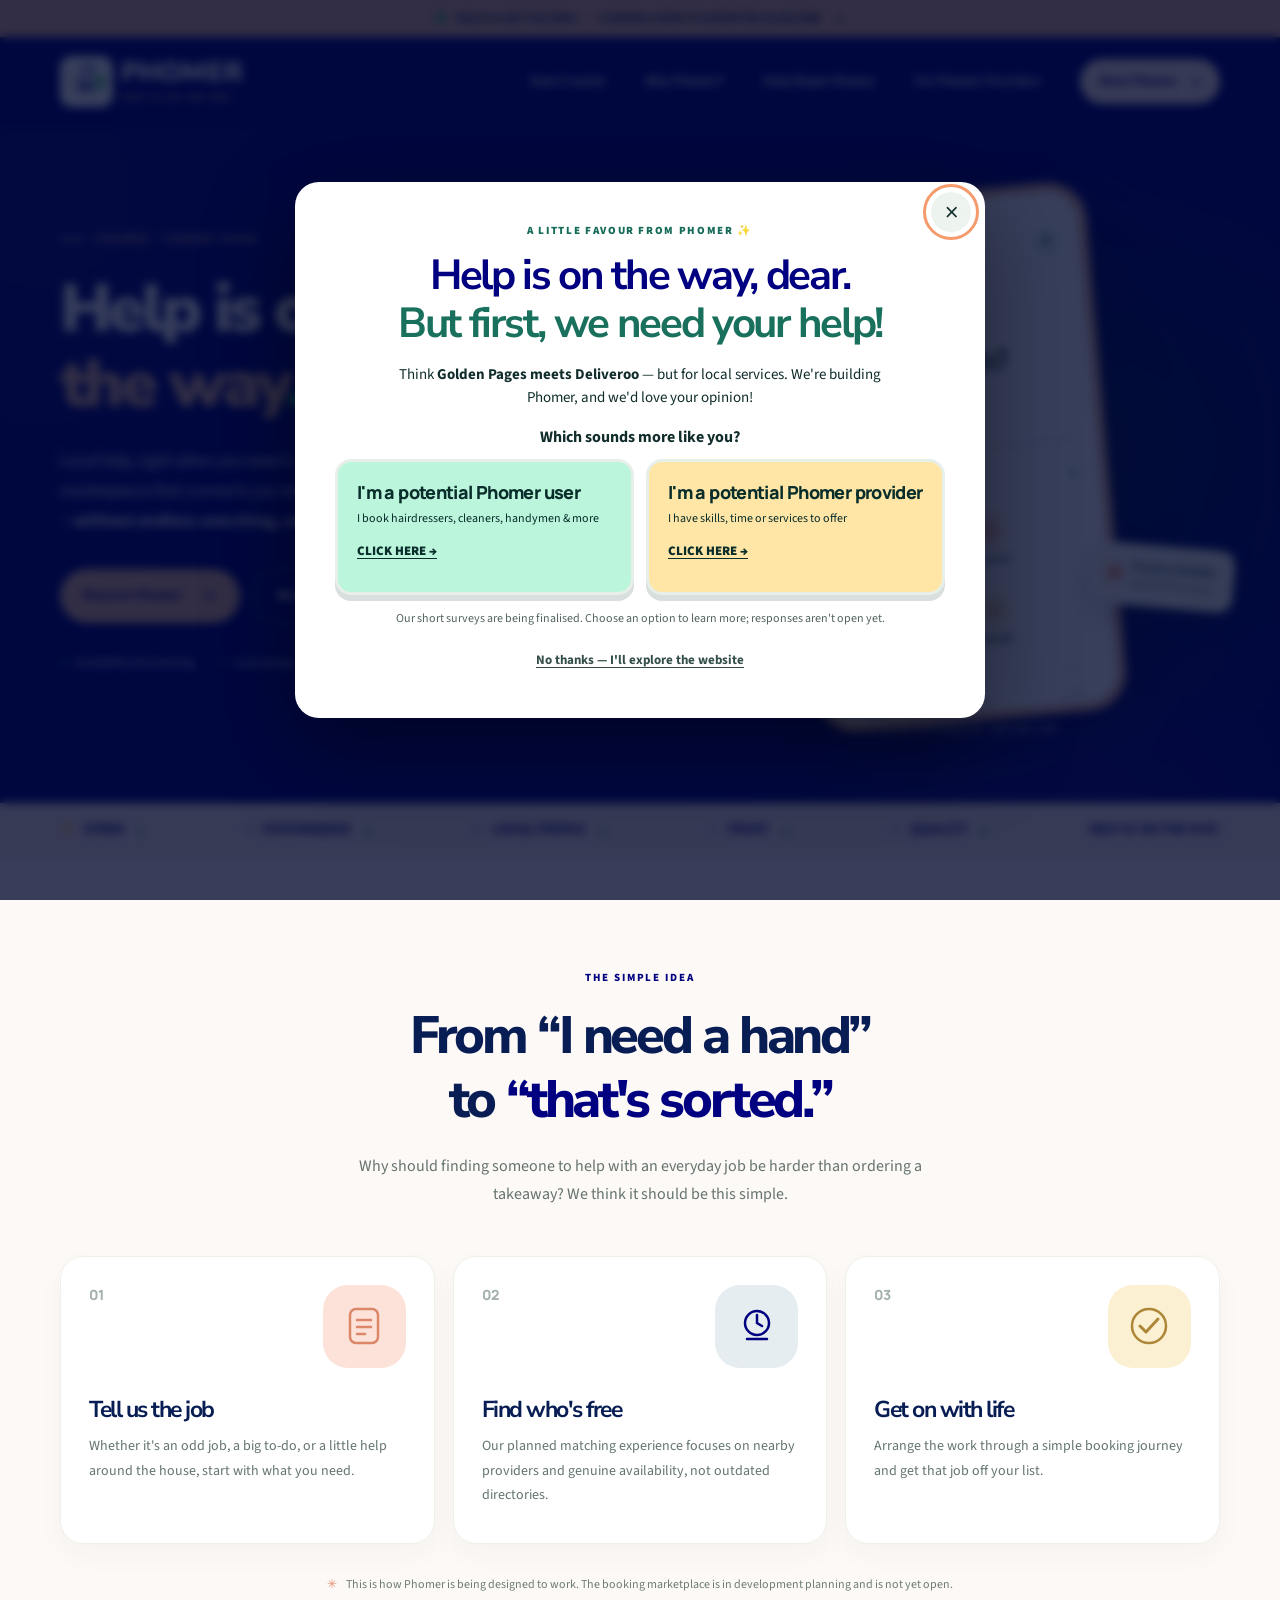
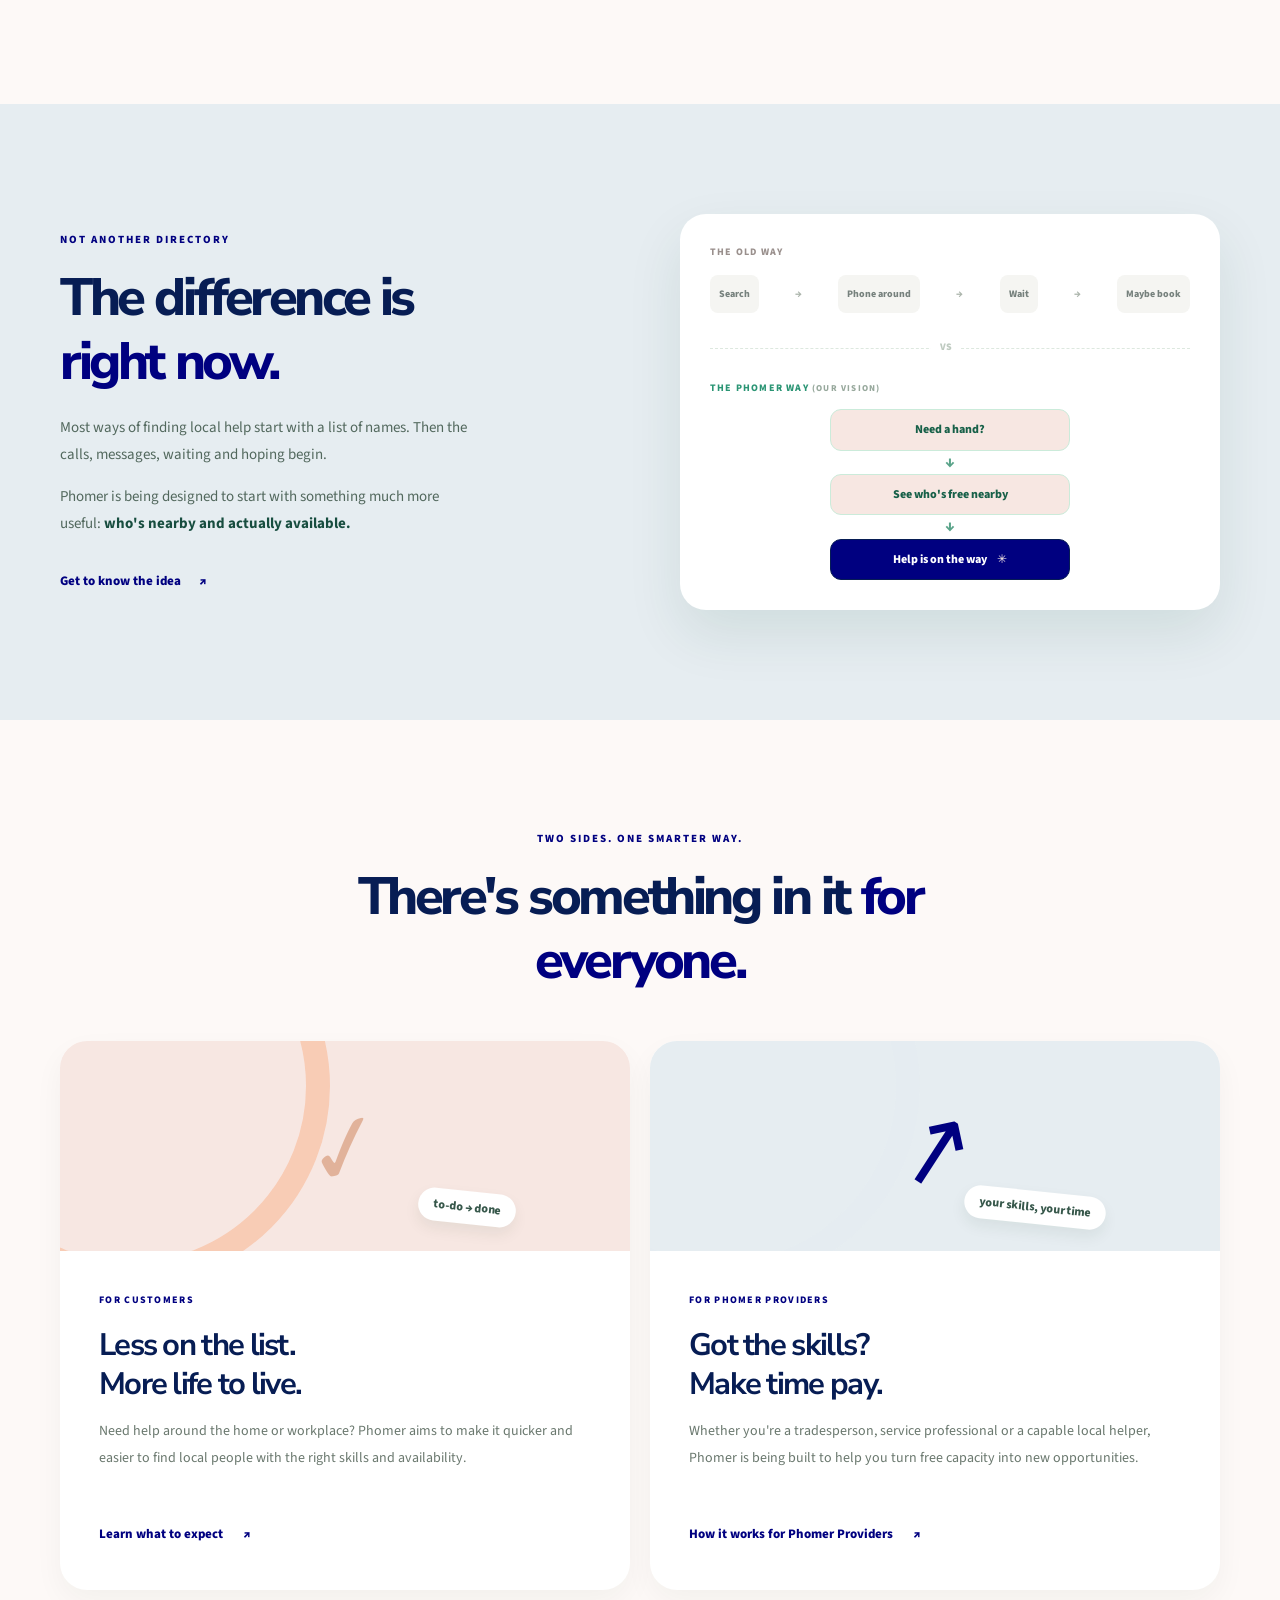
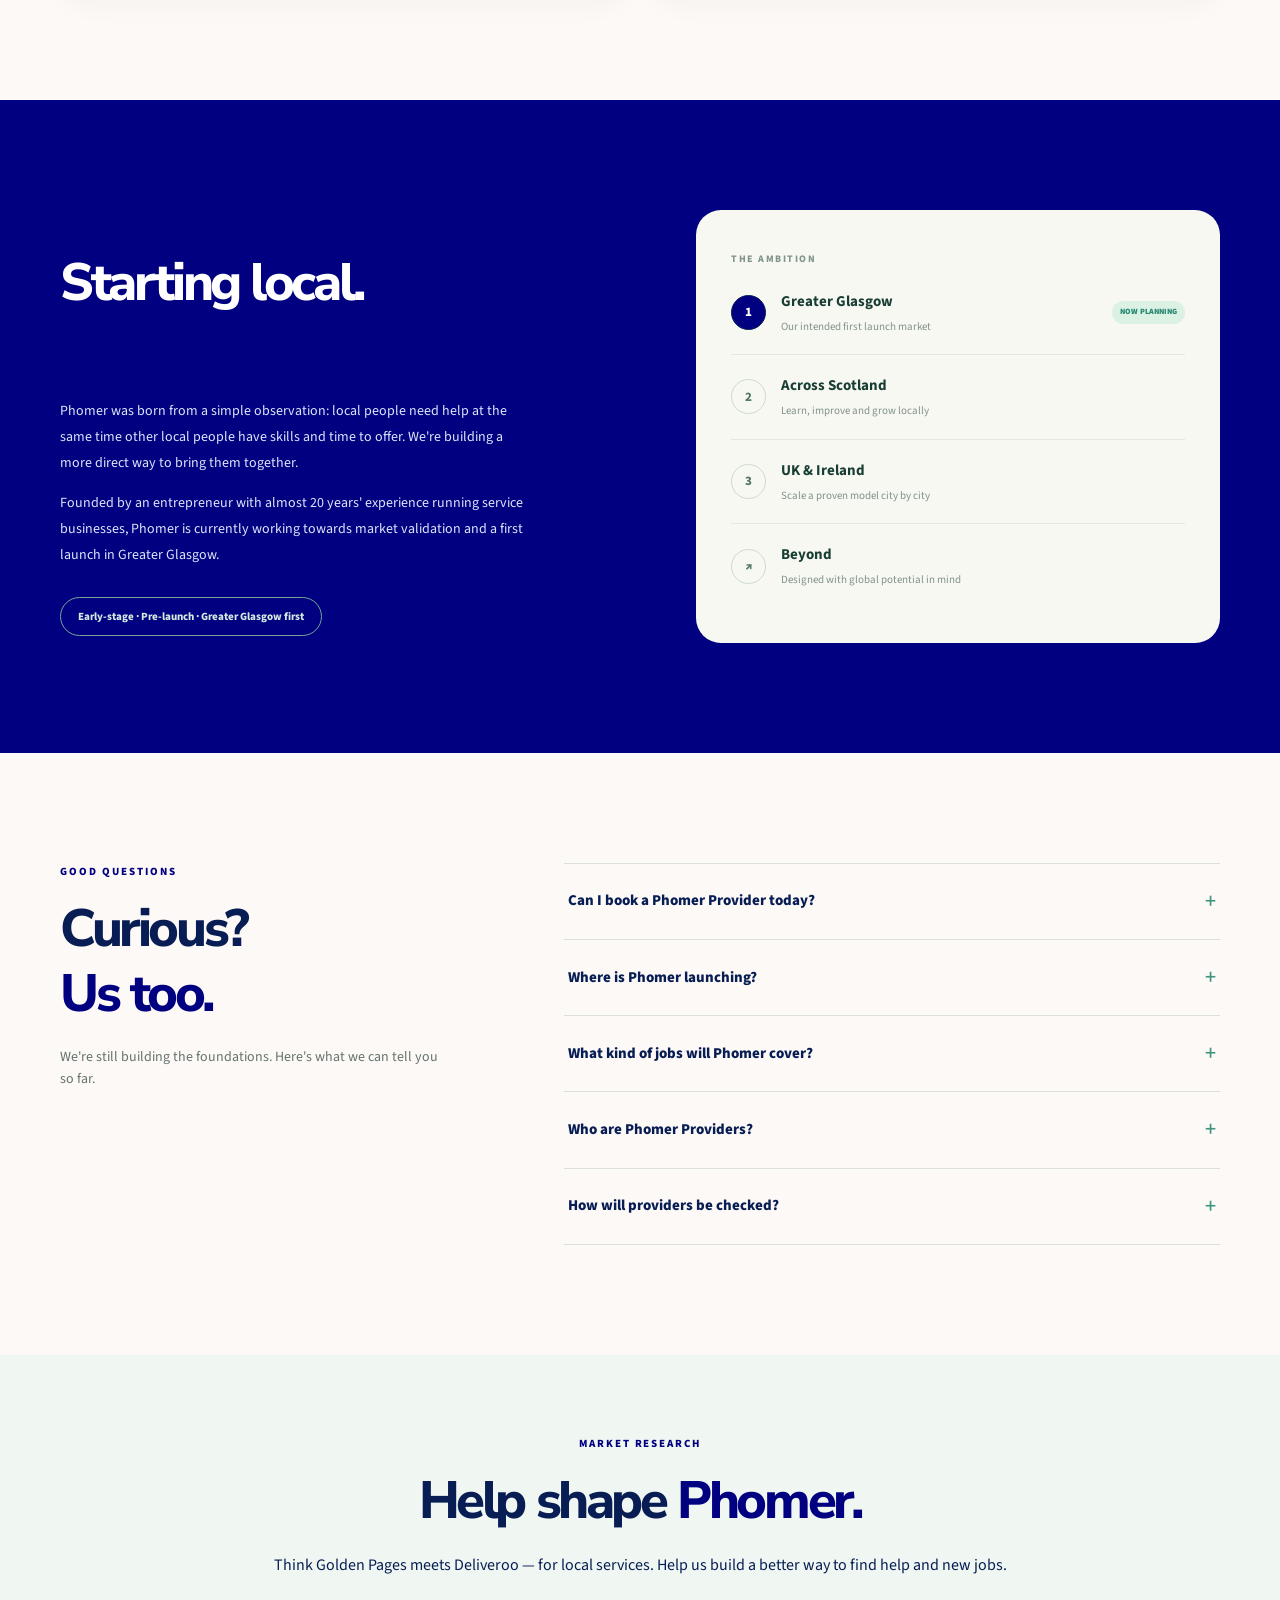
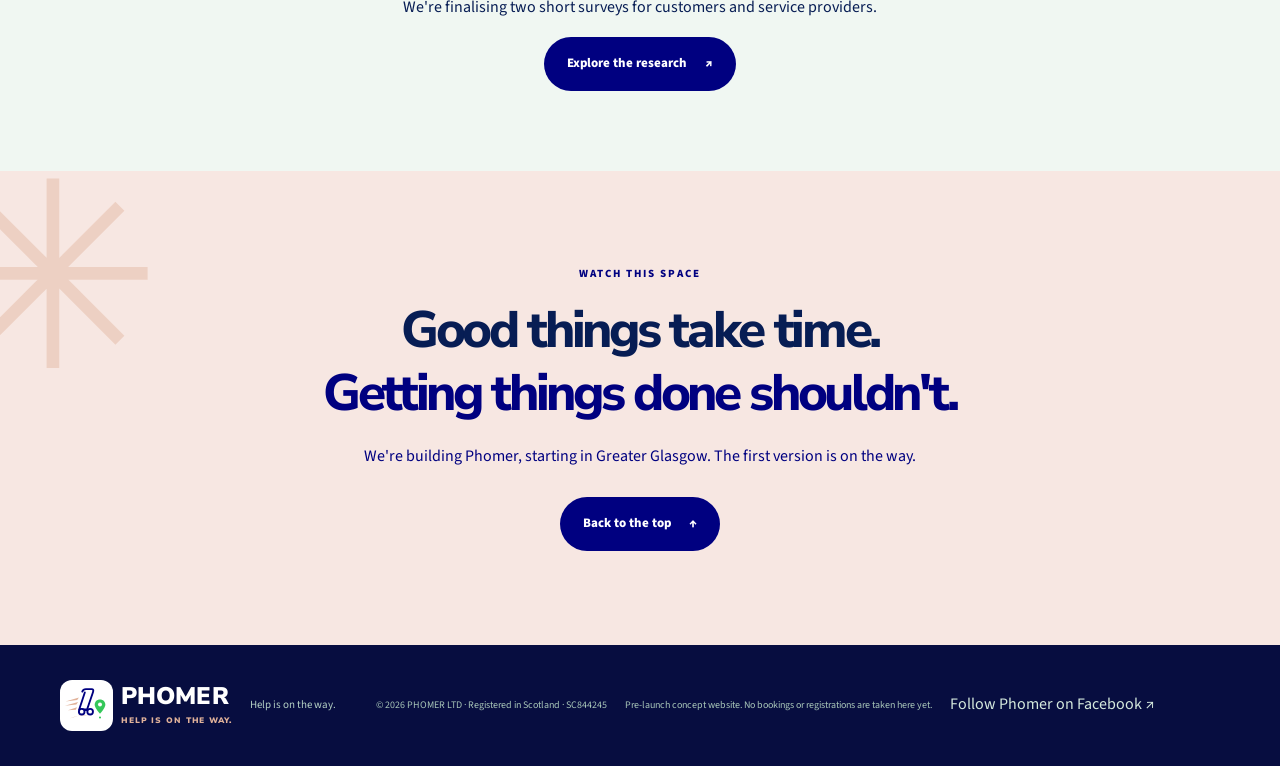
==== commit 0da6667f: "Add official Phomer Facebook page link to website footer" ====
--- a/index.html
+++ b/index.html
@@ -19,6 +19,21 @@
 </head>
 <body>
   <a href="#main" class="skip-link">Skip to main content</a>
+  <dialog id="phomer-research-popup" class="research-popup" aria-labelledby="popup-title" aria-describedby="popup-description">
+    <div class="research-popup-inner">
+      <button type="button" class="research-popup-close" aria-label="Close this invitation" data-close-research>×</button>
+      <span class="research-popup-kicker">A LITTLE FAVOUR FROM PHOMER ✨</span>
+      <h2 id="popup-title">Help is on the way, dear.<br><em>But first, we need your help!</em></h2>
+      <p id="popup-description">Think <strong>Golden Pages meets Deliveroo</strong> — but for local services. We're building Phomer, and we'd love your opinion!</p>
+      <p class="popup-prompt"><strong>Which sounds more like you?</strong></p>
+      <div class="popup-choices">
+        <a href="market-research/#customers" class="popup-choice popup-user"><span><strong>I'm a potential Phomer user</strong><small>I book hairdressers, cleaners, handymen &amp; more</small><b>CLICK HERE →</b></span></a>
+        <a href="market-research/#providers" class="popup-choice popup-provider"><span><strong>I'm a potential Phomer provider</strong><small>I have skills, time or services to offer</small><b>CLICK HERE →</b></span></a>
+      </div>
+      <p class="popup-status">Our short surveys are being finalised. Choose an option to learn more; responses aren't open yet.</p>
+      <button type="button" class="popup-dismiss" data-close-research>No thanks — I'll explore the website</button>
+    </div>
+  </dialog>
   <div class="announcement"><span class="pulse" aria-hidden="true"></span> HELP IS ON THE WAY. &nbsp; · &nbsp; COMING SOON TO GREATER GLASGOW <span aria-hidden="true">↗</span></div>
   <header class="site-header" id="top">
     <nav class="nav-shell container" aria-label="Main navigation">
@@ -116,6 +131,6 @@
     <section class="closing" aria-label="Coming soon"><div class="container closing-inner"><div class="closing-orb" aria-hidden="true">✳</div><span class="kicker">WATCH THIS SPACE</span><h2>Good things take time.<br><em>Getting things done shouldn't.</em></h2><p>We're building Phomer, starting in Greater Glasgow. The first version is on the way.</p><a class="btn btn-dark" href="#top">Back to the top <span aria-hidden="true">↑</span></a></div></section>
   </main>
 
-  <footer class="footer"><div class="container footer-content"><a class="brand footer-brand" href="#top"><img src="logo-mark.svg" alt="" height="39" width="44"><span class="brand-word">PHOMER<small>HELP IS ON THE WAY.</small></span></a><p>Help is on the way.</p><small>© <span id="year">2026</span> PHOMER LTD · Registered in Scotland · SC844245</small><small>Pre-launch concept website. No bookings or registrations are taken here yet.</small></div></footer>
+  <footer class="footer"><div class="container footer-content"><a class="brand footer-brand" href="#top"><img src="logo-mark.svg" alt="" height="39" width="44"><span class="brand-word">PHOMER<small>HELP IS ON THE WAY.</small></span></a><p>Help is on the way.</p><small>© <span id="year">2026</span> PHOMER LTD · Registered in Scotland · SC844245</small><small>Pre-launch concept website. No bookings or registrations are taken here yet.</small> <a href="https://www.facebook.com/profile.php?id=61593205138437" target="_blank" rel="noopener noreferrer" aria-label="Follow Phomer on Facebook">Follow Phomer on Facebook ↗</a></div></footer>
 </body>
 </html>
--- a/styles.css
+++ b/styles.css
@@ -55,3 +55,25 @@
 .section .kicker,.card-kicker,.underlink,.text-link{color:#000080}
 .nav-links>a:hover,.btn:hover{opacity:.93}
 @media(max-width:610px){.brand{font-size:21px}.brand img{width:47px;height:45px}.brand-word small{font-size:6.7px}.brand-values{gap:22px}.hero h1{font-size:clamp(44px,11.5vw,62px)}.hero-glow-two{opacity:.11}}
+
+
+/* Homepage market research invitation */
+.research-popup{border:0;border-radius:24px;padding:0;width:min(92vw,690px);max-height:min(90dvh,850px);overflow:auto;color:#102d2b;background:#fff;box-shadow:0 28px 90px rgba(0,0,0,.42)}
+.research-popup::backdrop{background:rgba(1,10,45,.78);backdrop-filter:blur(5px)}
+.research-popup-inner{position:relative;padding:clamp(22px,4vw,40px);text-align:center}
+.research-popup-close{position:absolute;right:14px;top:10px;border:0;background:#edf4ef;color:#112d2c;border-radius:50%;width:40px;height:40px;cursor:pointer;font-size:27px;line-height:1}
+.research-popup-kicker{display:block;font-weight:900;font-size:11px;letter-spacing:.15em;color:#176c59;margin:0 32px 12px}
+.research-popup h2{font-size:clamp(25px,4vw,42px);line-height:1.16;letter-spacing:-.055em;color:#000080;margin:0 0 14px}
+.research-popup h2 em{font-style:normal;color:#19705c}
+.research-popup p{line-height:1.55;max-width:530px;margin:0 auto 15px;font-size:15px}
+.research-popup .popup-prompt{margin:14px auto 10px;font-size:16px}
+.popup-choices{display:grid;grid-template-columns:1fr 1fr;gap:12px;margin:0 auto 15px}
+.popup-choice{display:flex;text-align:left;min-height:136px;padding:19px;border:3px solid #e7efe9;border-radius:16px;text-decoration:none;box-shadow:0 6px 0 rgba(4,33,43,.15);cursor:pointer;transition:transform .15s,box-shadow .15s;color:#082d2a}
+.popup-choice:hover,.popup-choice:focus-visible{transform:translateY(-3px);box-shadow:0 9px 0 rgba(4,33,43,.22)}
+.popup-user{background:#baf5dc}.popup-provider{background:#ffe5a6}
+.popup-choice strong{font:800 18px/1.25 Manrope,sans-serif;display:block;letter-spacing:-.035em}
+.popup-choice small{display:block;font-size:12px;margin:7px 0 11px;line-height:1.35}
+.popup-choice b{display:inline-block;font-size:13px;font-weight:900;text-decoration:underline;text-underline-offset:3px}
+.research-popup .popup-status{font-size:12px;color:#53645f;margin:6px auto 14px}
+.popup-dismiss{border:0;background:transparent;color:#334e49;text-decoration:underline;text-underline-offset:3px;padding:7px 12px;cursor:pointer;font-weight:700;font-size:13px}
+@media(max-width:520px){.popup-choices{grid-template-columns:1fr;gap:9px}.popup-choice{min-height:0;padding:13px 17px}.research-popup-inner{padding:25px 20px}.research-popup h2{font-size:27px}.research-popup p{font-size:14px;margin-bottom:10px}.popup-choice strong{font-size:16px}.popup-choice small{margin:4px 0 6px}}
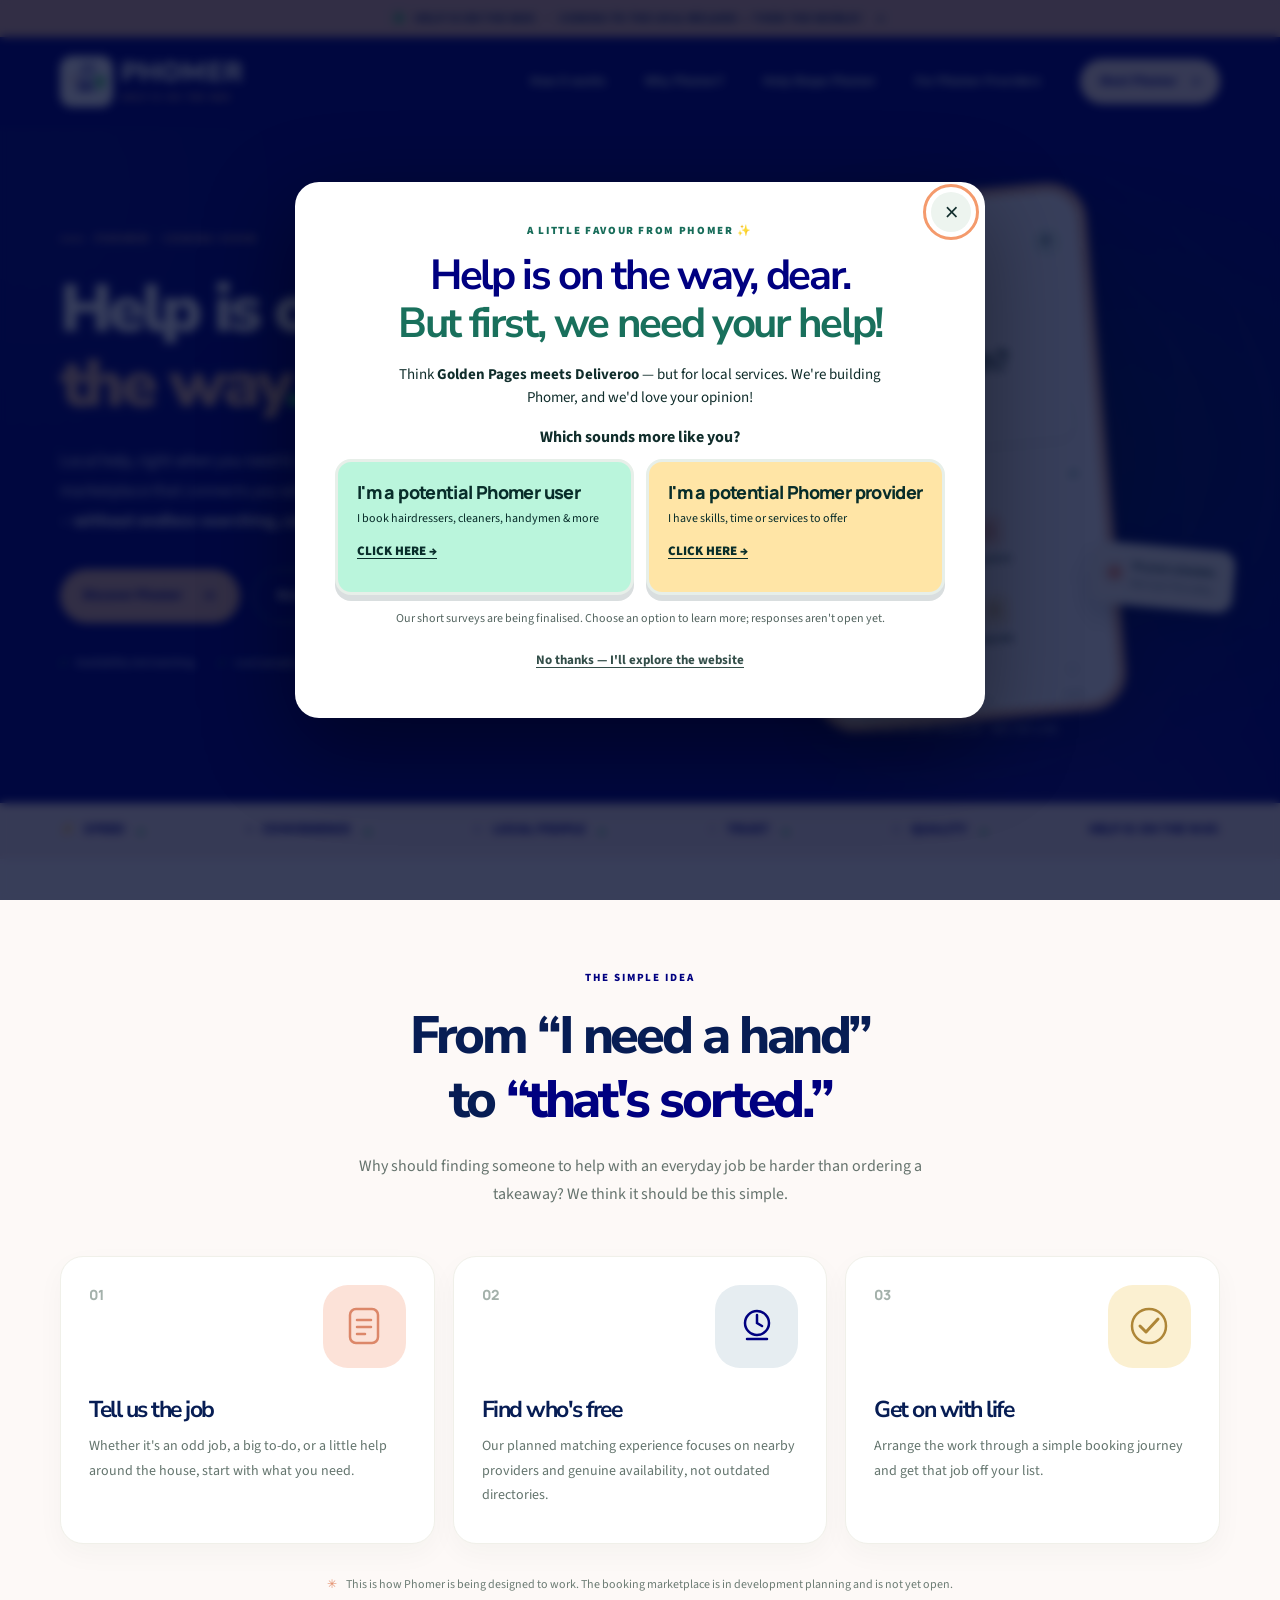
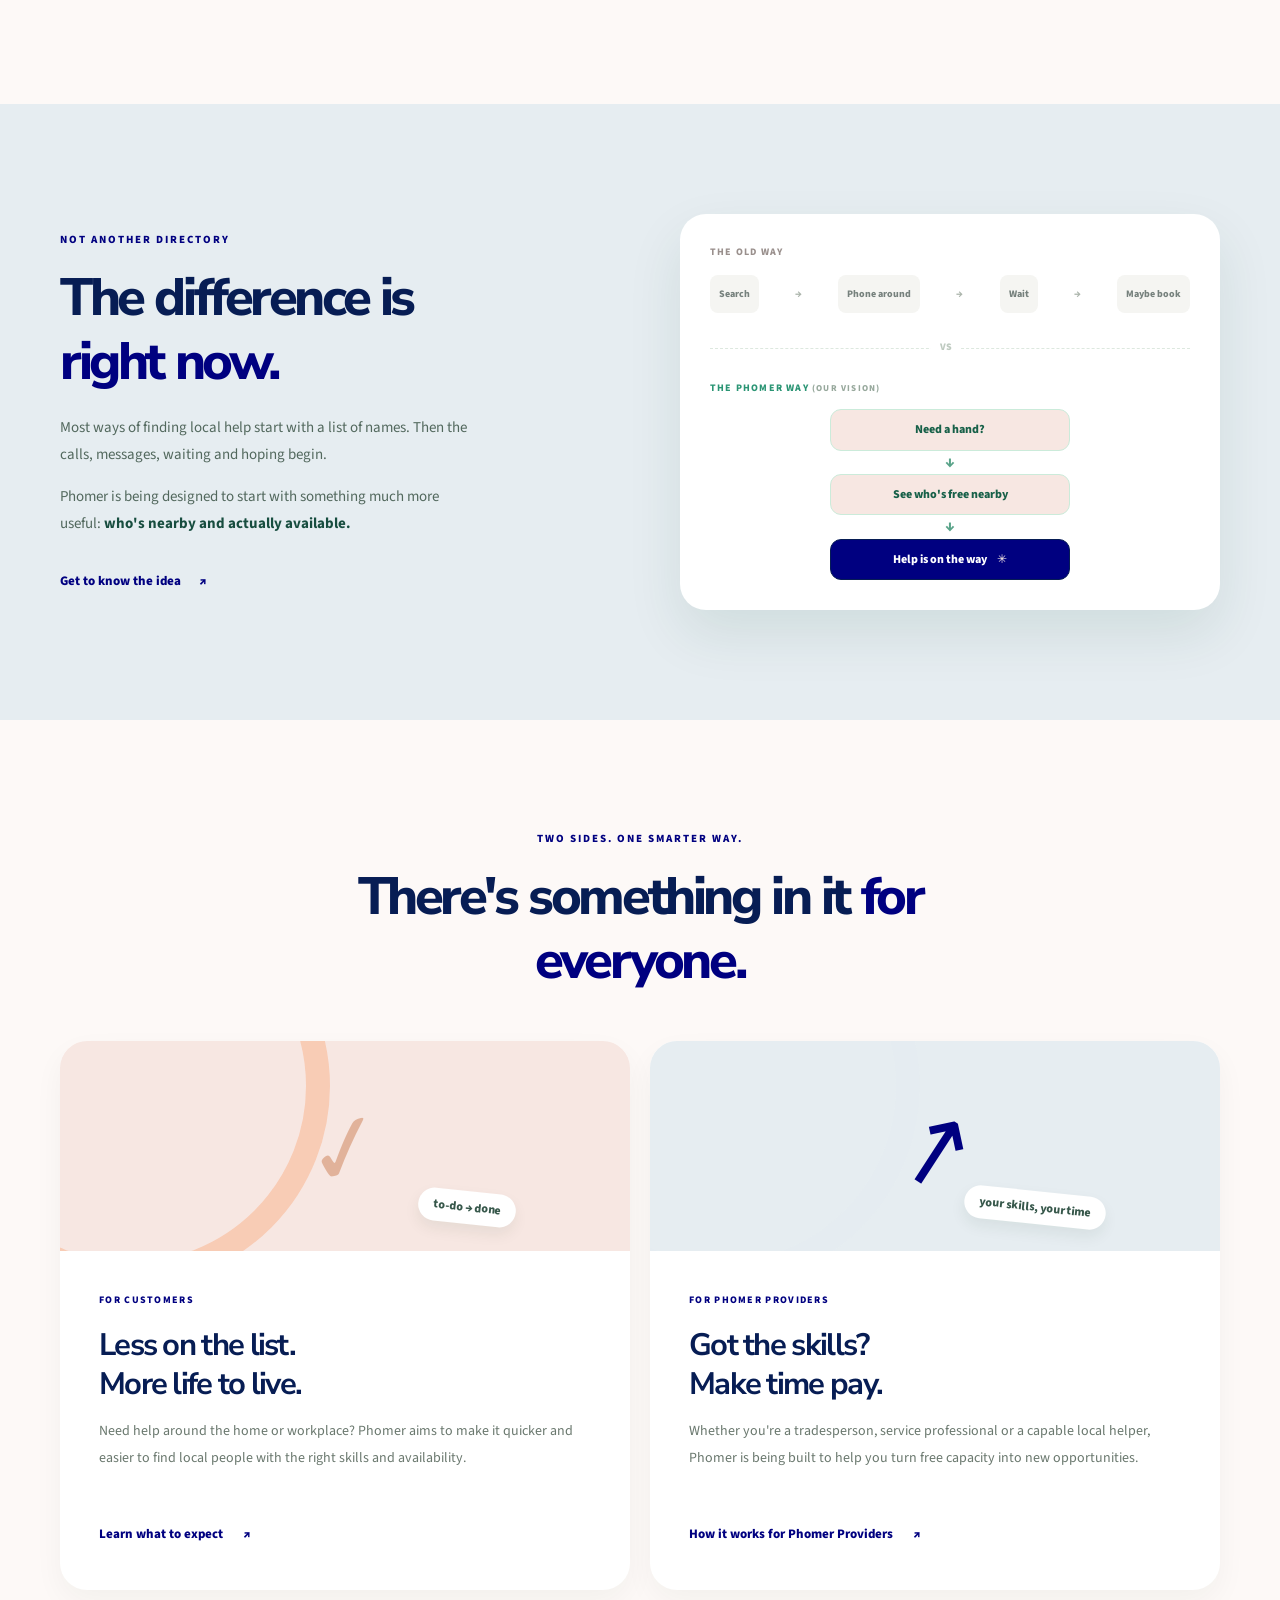
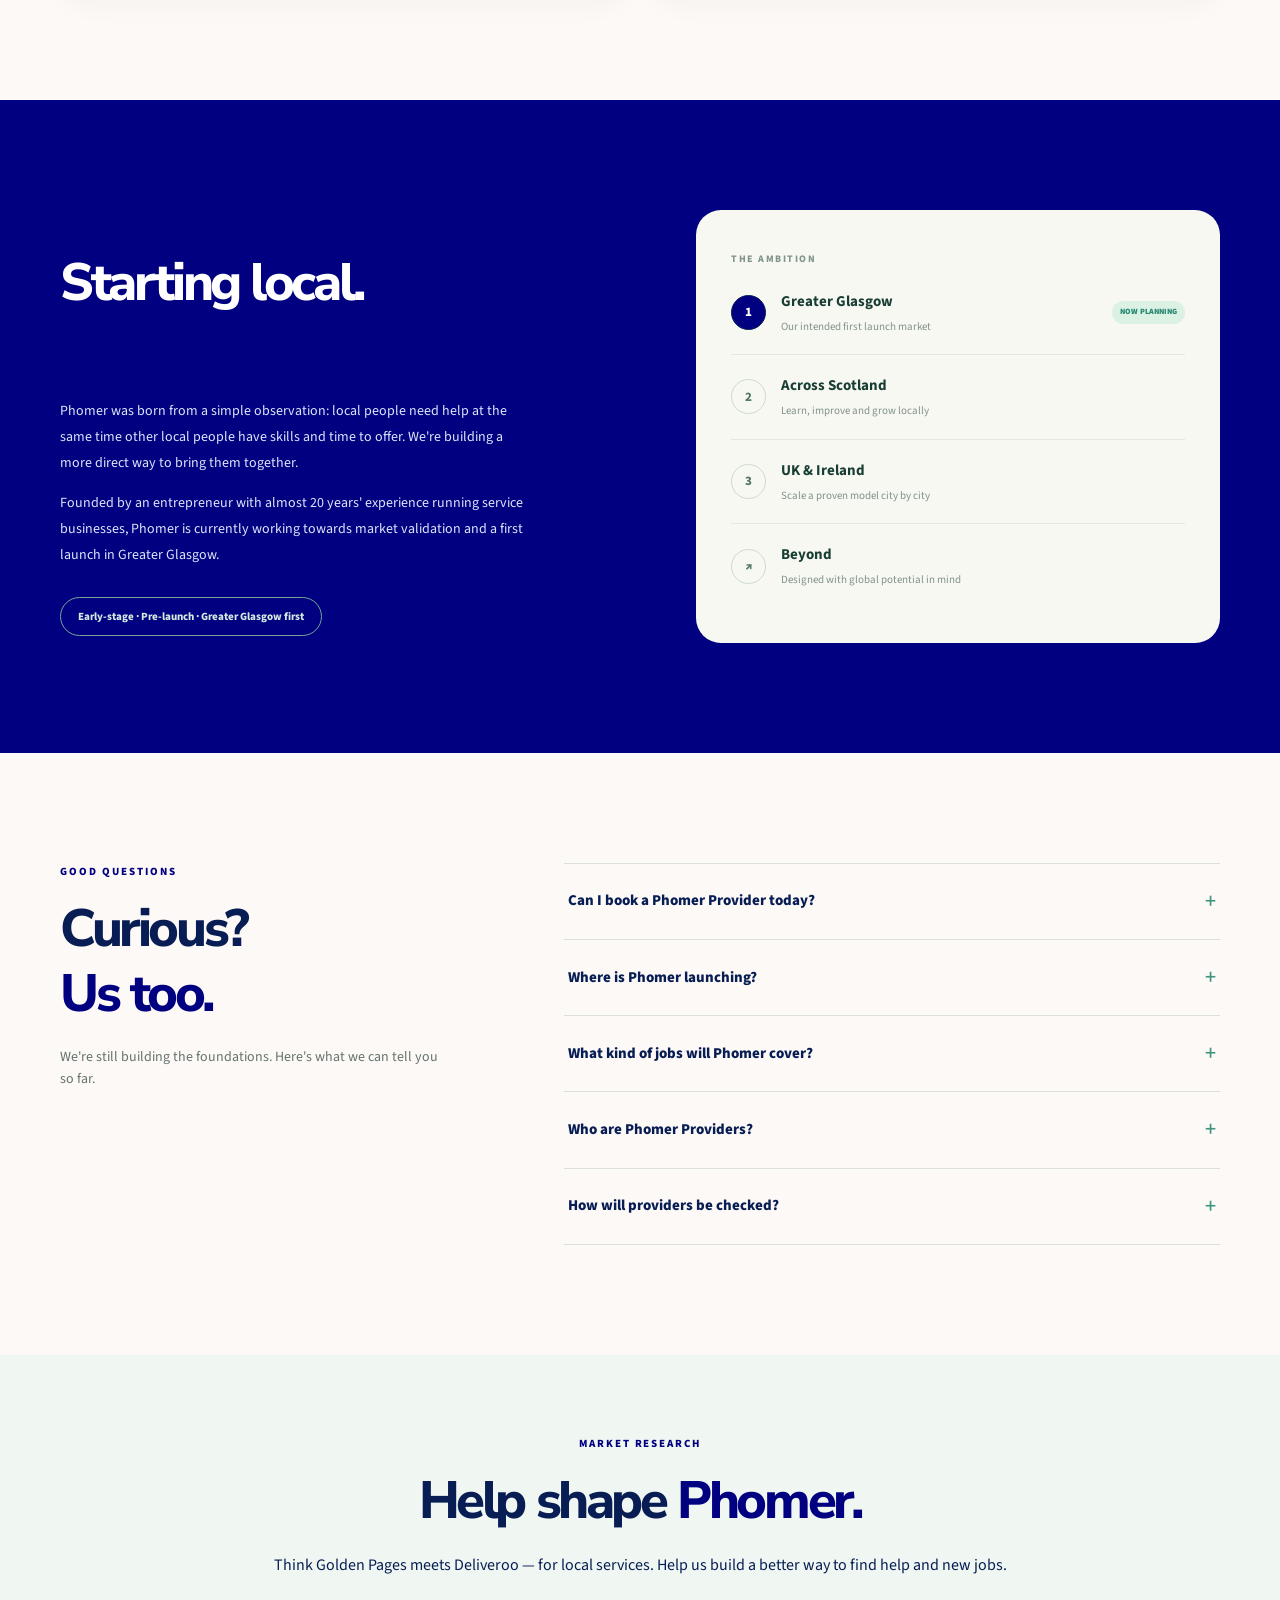
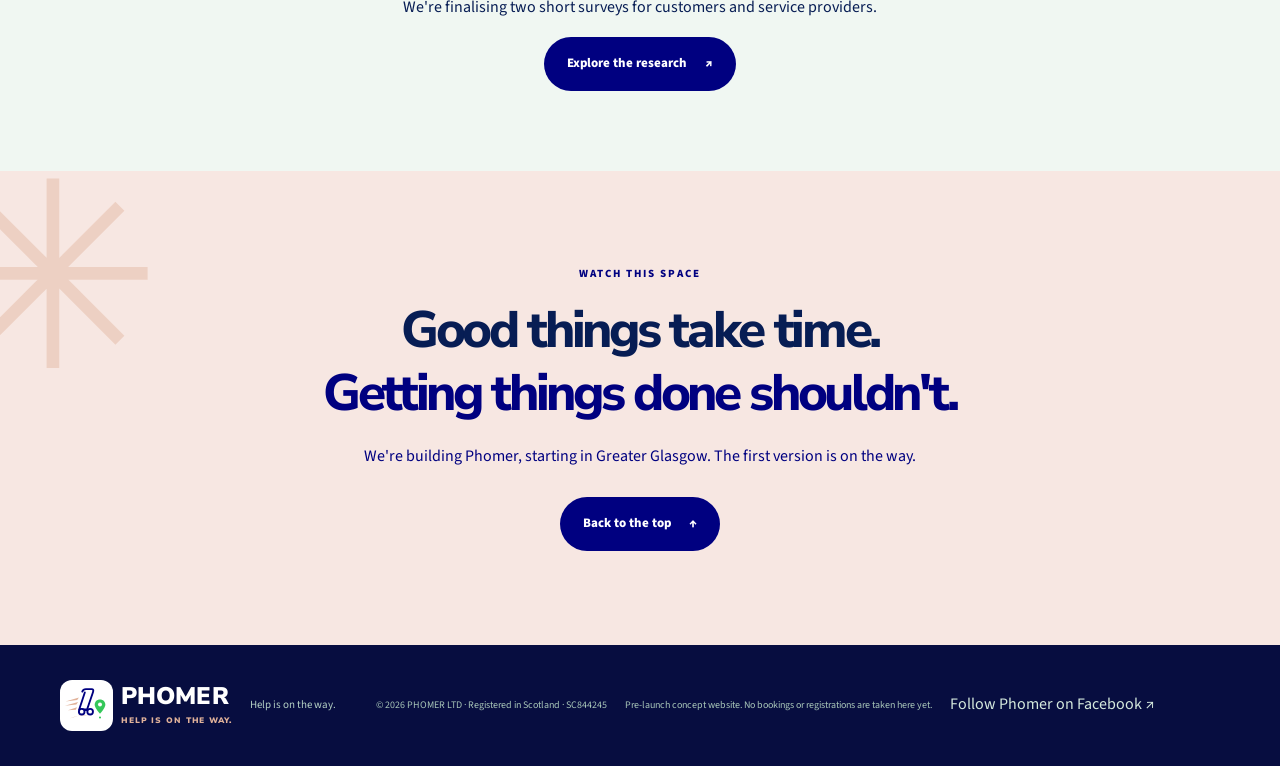
==== commit fcd3b143: "Update global launch message and refresh immediate homepage popup assets" ====
--- a/index.html
+++ b/index.html
@@ -13,8 +13,8 @@
   <title>Phomer | Help is on the way. — Coming Soon</title>
   <link rel="icon" href="favicon.svg" type="image/svg+xml">
   <link rel="apple-touch-icon" href="app-icon.png">
-  <link rel="stylesheet" href="styles.css">
-  <script src="script.js" defer></script>
+  <link rel="stylesheet" href="styles.css?v=20261105-popup2">
+  <script src="script.js?v=20261105-popup2" defer></script>
   <script type="application/ld+json">{"@context":"https://schema.org","@type":"Organization","name":"Phomer Ltd","url":"https://phomer.co.uk","description":"A Scottish pre-launch local services marketplace built around availability and location.","foundingLocation":{"@type":"Place","name":"Scotland"}}</script>
 </head>
 <body>
@@ -34,7 +34,7 @@
       <button type="button" class="popup-dismiss" data-close-research>No thanks — I'll explore the website</button>
     </div>
   </dialog>
-  <div class="announcement"><span class="pulse" aria-hidden="true"></span> HELP IS ON THE WAY. &nbsp; · &nbsp; COMING SOON TO GREATER GLASGOW <span aria-hidden="true">↗</span></div>
+  <div class="announcement"><span class="pulse" aria-hidden="true"></span> HELP IS ON THE WAY. &nbsp; · &nbsp; COMING TO THE UK &amp; IRELAND — THEN THE WORLD! <span aria-hidden="true">↗</span></div>
   <header class="site-header" id="top">
     <nav class="nav-shell container" aria-label="Main navigation">
       <a class="brand" href="#top" aria-label="Phomer home"><img src="logo-mark.svg" alt="" height="50" width="56"><span class="brand-word">PHOMER<small>HELP IS ON THE WAY.</small></span></a>
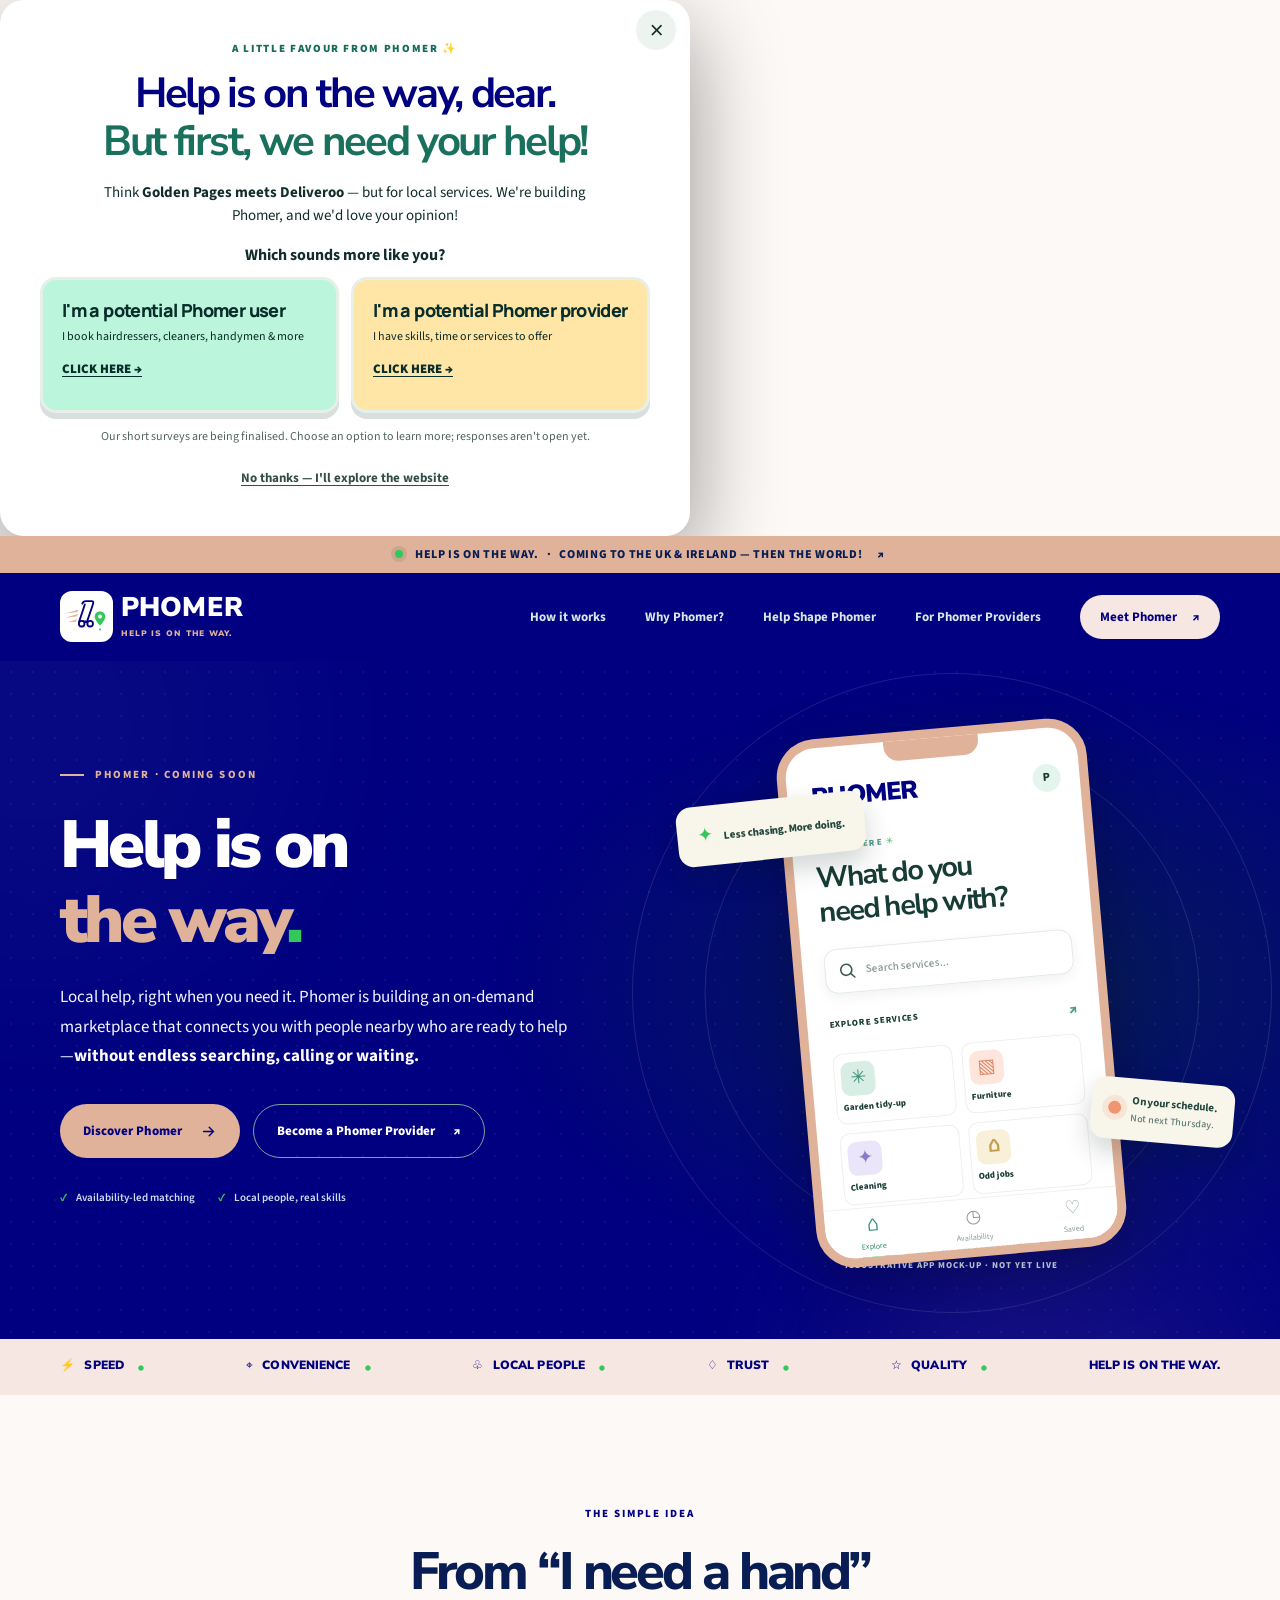
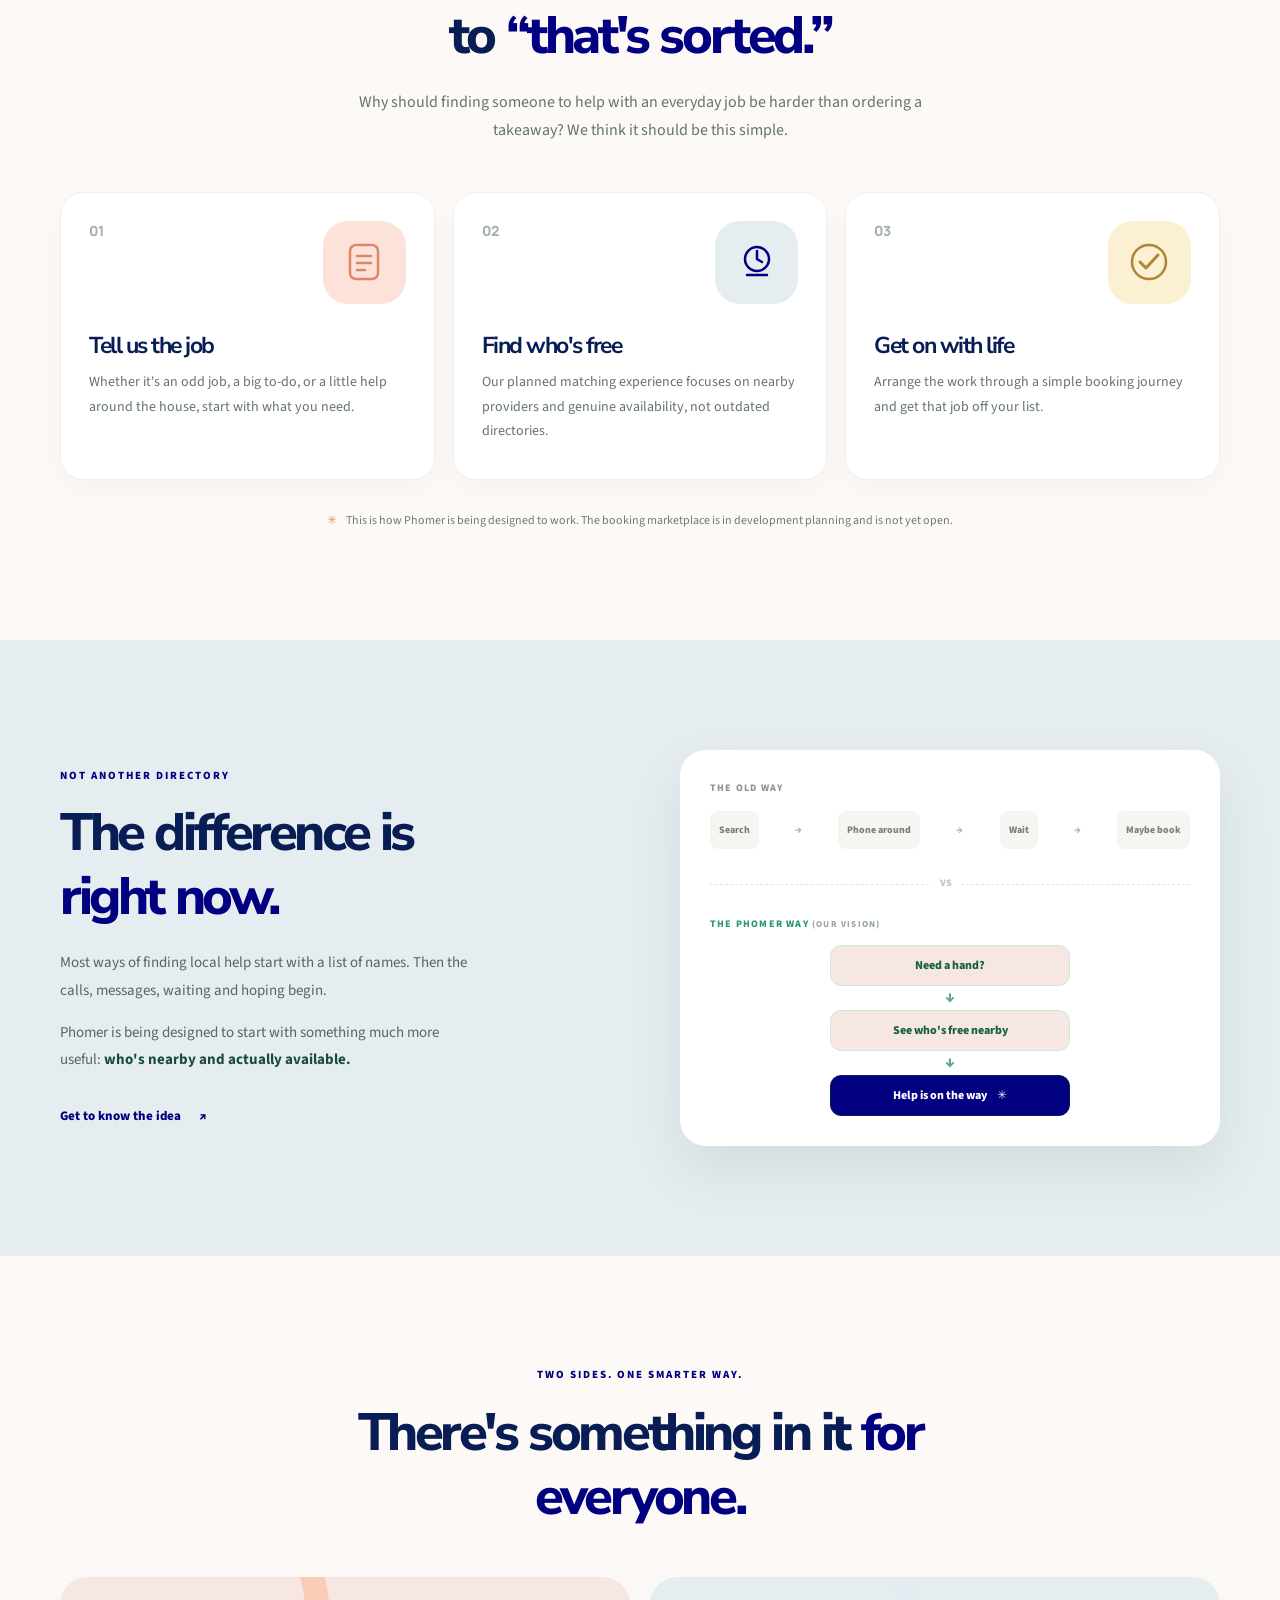
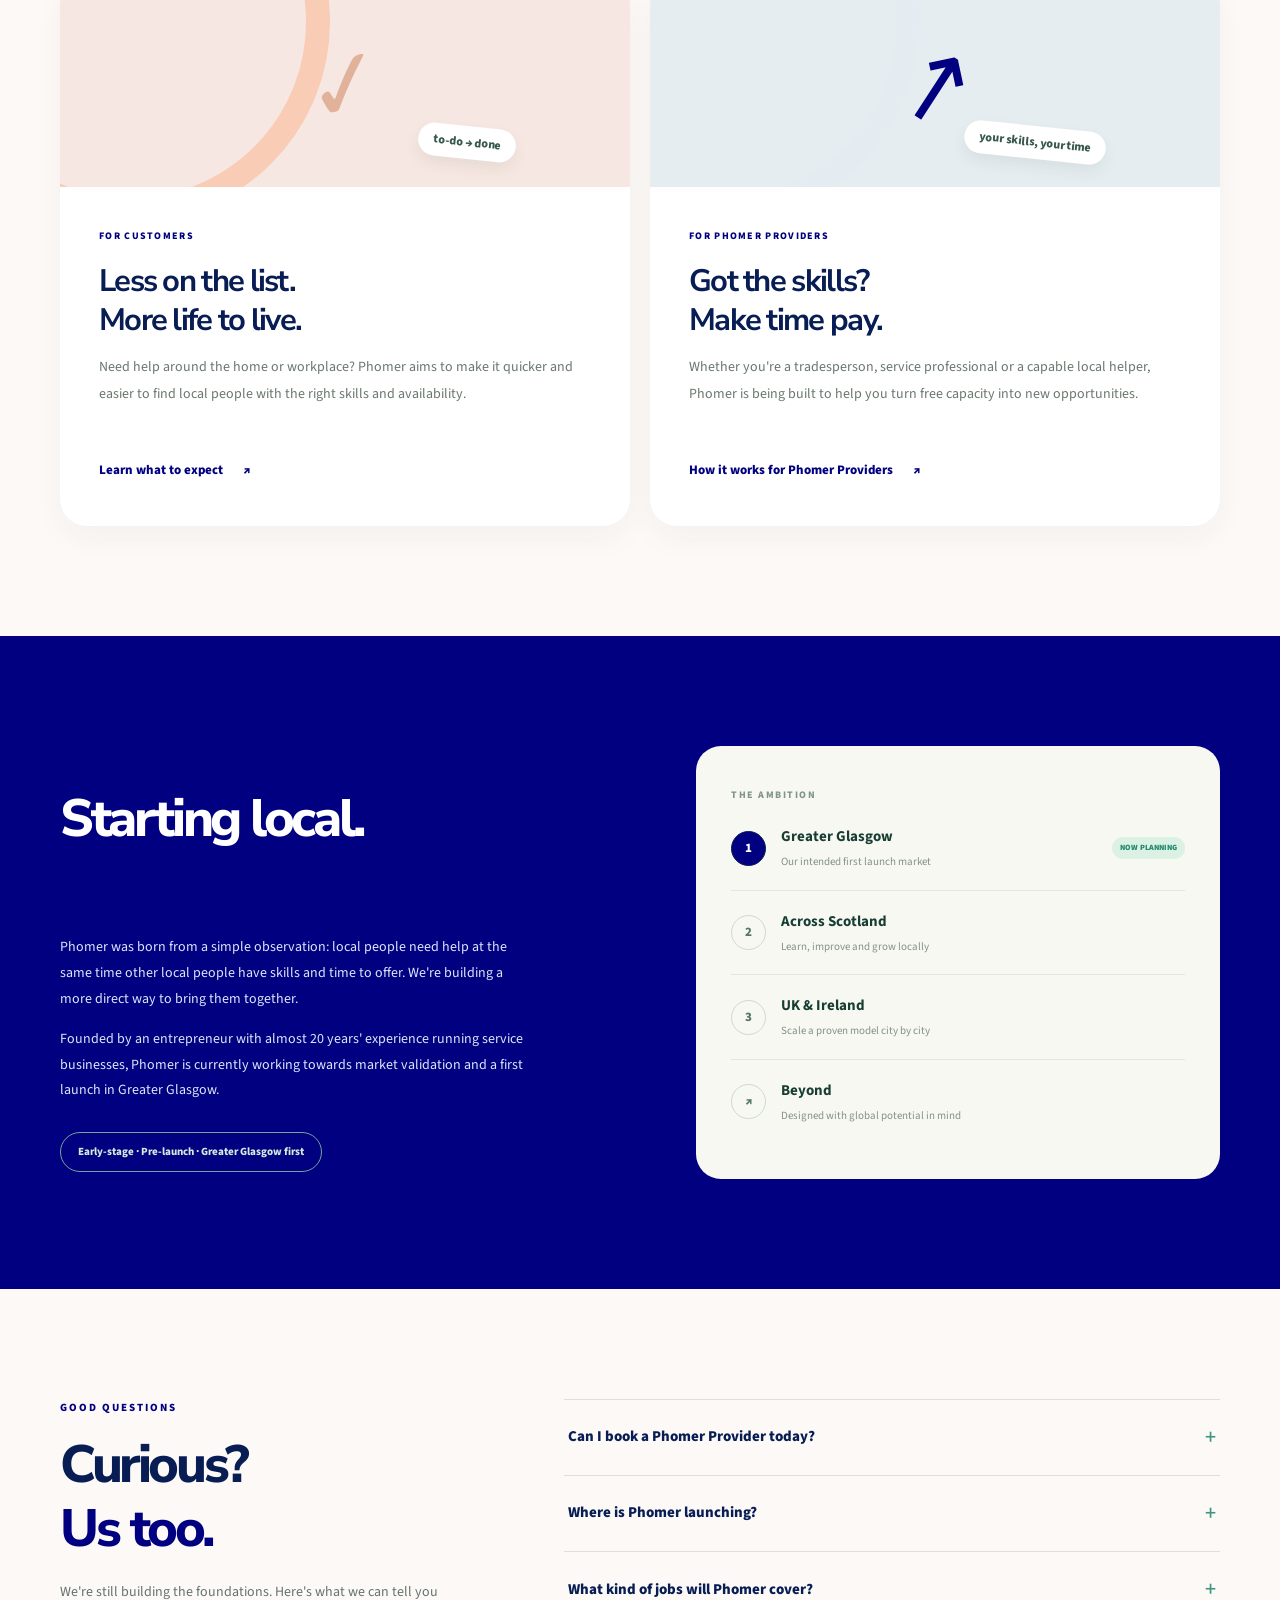
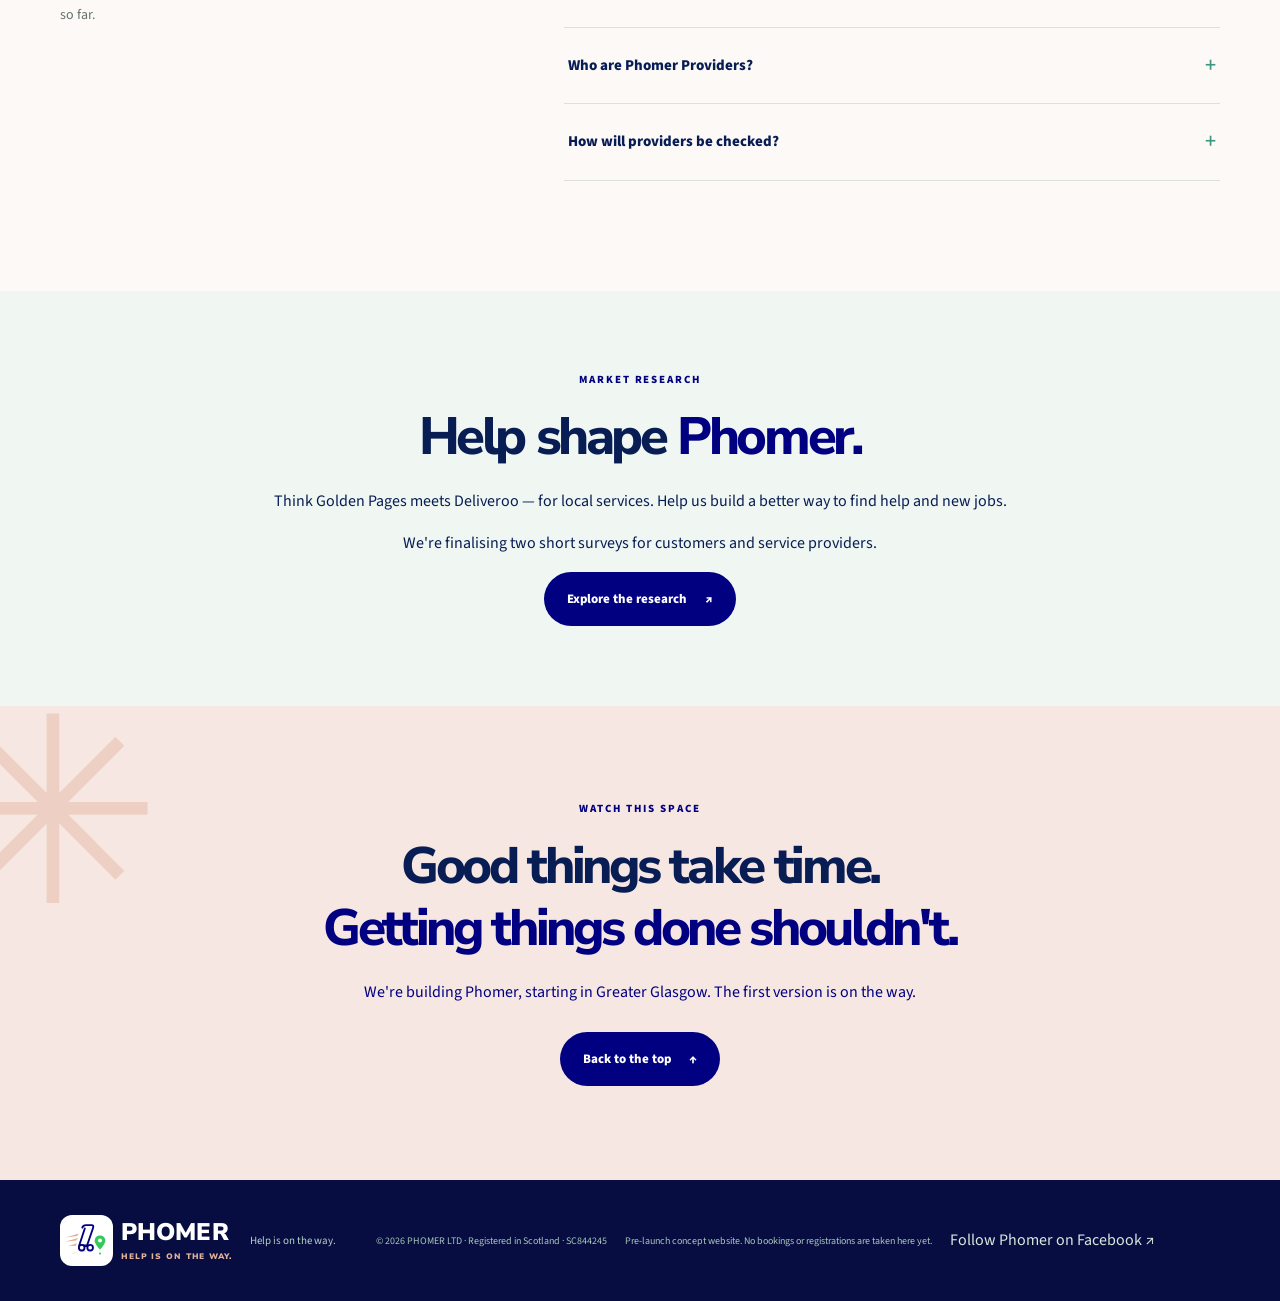
==== commit bb7ef2df: "Replace unreliable native popup dialog with immediately visible research overlay" ====
--- a/index.html
+++ b/index.html
@@ -13,13 +13,14 @@
   <title>Phomer | Help is on the way. — Coming Soon</title>
   <link rel="icon" href="favicon.svg" type="image/svg+xml">
   <link rel="apple-touch-icon" href="app-icon.png">
-  <link rel="stylesheet" href="styles.css?v=20261105-popup2">
-  <script src="script.js?v=20261105-popup2" defer></script>
+  <link rel="stylesheet" href="styles.css?v=20261105-popup3">
+  <script src="script.js?v=20261105-popup3" defer></script>
   <script type="application/ld+json">{"@context":"https://schema.org","@type":"Organization","name":"Phomer Ltd","url":"https://phomer.co.uk","description":"A Scottish pre-launch local services marketplace built around availability and location.","foundingLocation":{"@type":"Place","name":"Scotland"}}</script>
 </head>
 <body>
   <a href="#main" class="skip-link">Skip to main content</a>
-  <dialog id="phomer-research-popup" class="research-popup" aria-labelledby="popup-title" aria-describedby="popup-description">
+  <div id="phomer-research-popup" class="research-popup-backdrop" role="dialog" aria-modal="true" aria-labelledby="popup-title" aria-describedby="popup-description">
+    <div class="research-popup">
     <div class="research-popup-inner">
       <button type="button" class="research-popup-close" aria-label="Close this invitation" data-close-research>×</button>
       <span class="research-popup-kicker">A LITTLE FAVOUR FROM PHOMER ✨</span>
@@ -33,7 +34,8 @@
       <p class="popup-status">Our short surveys are being finalised. Choose an option to learn more; responses aren't open yet.</p>
       <button type="button" class="popup-dismiss" data-close-research>No thanks — I'll explore the website</button>
     </div>
-  </dialog>
+    </div>
+  </div>
   <div class="announcement"><span class="pulse" aria-hidden="true"></span> HELP IS ON THE WAY. &nbsp; · &nbsp; COMING TO THE UK &amp; IRELAND — THEN THE WORLD! <span aria-hidden="true">↗</span></div>
   <header class="site-header" id="top">
     <nav class="nav-shell container" aria-label="Main navigation">
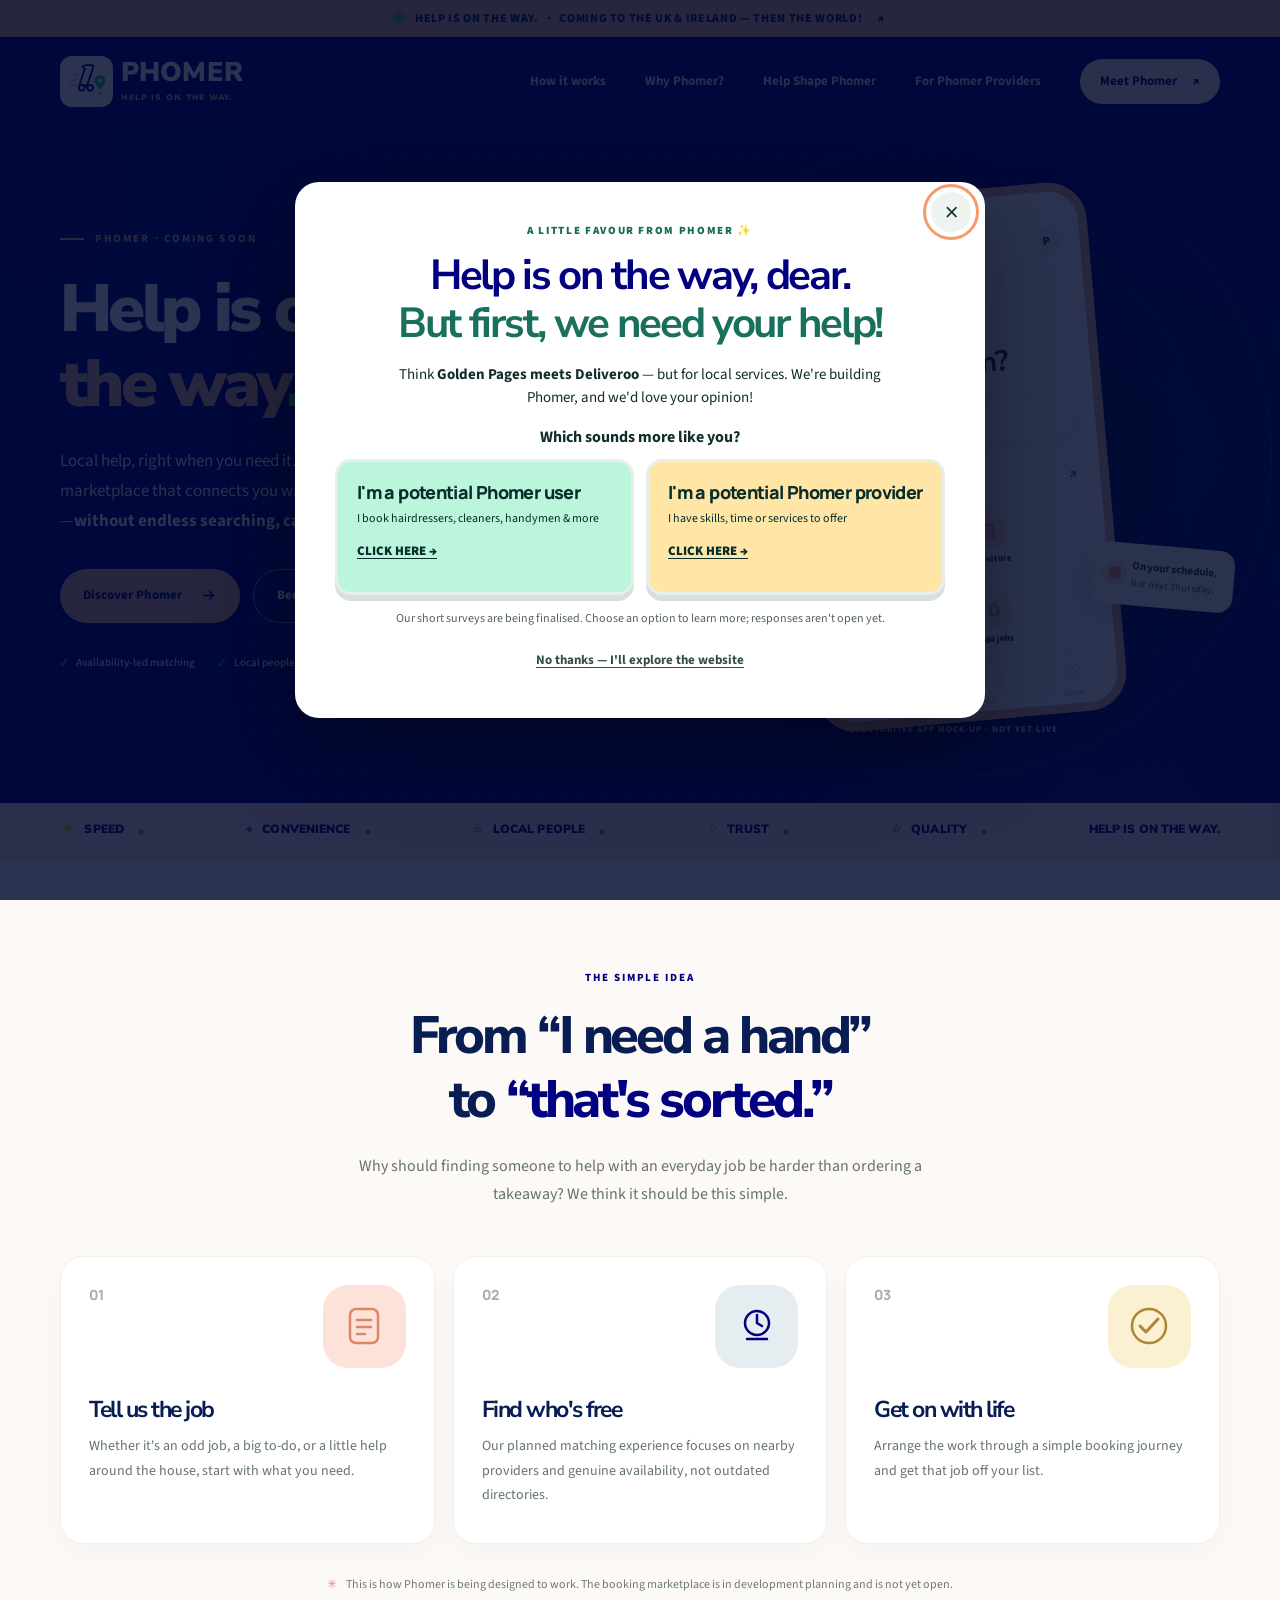
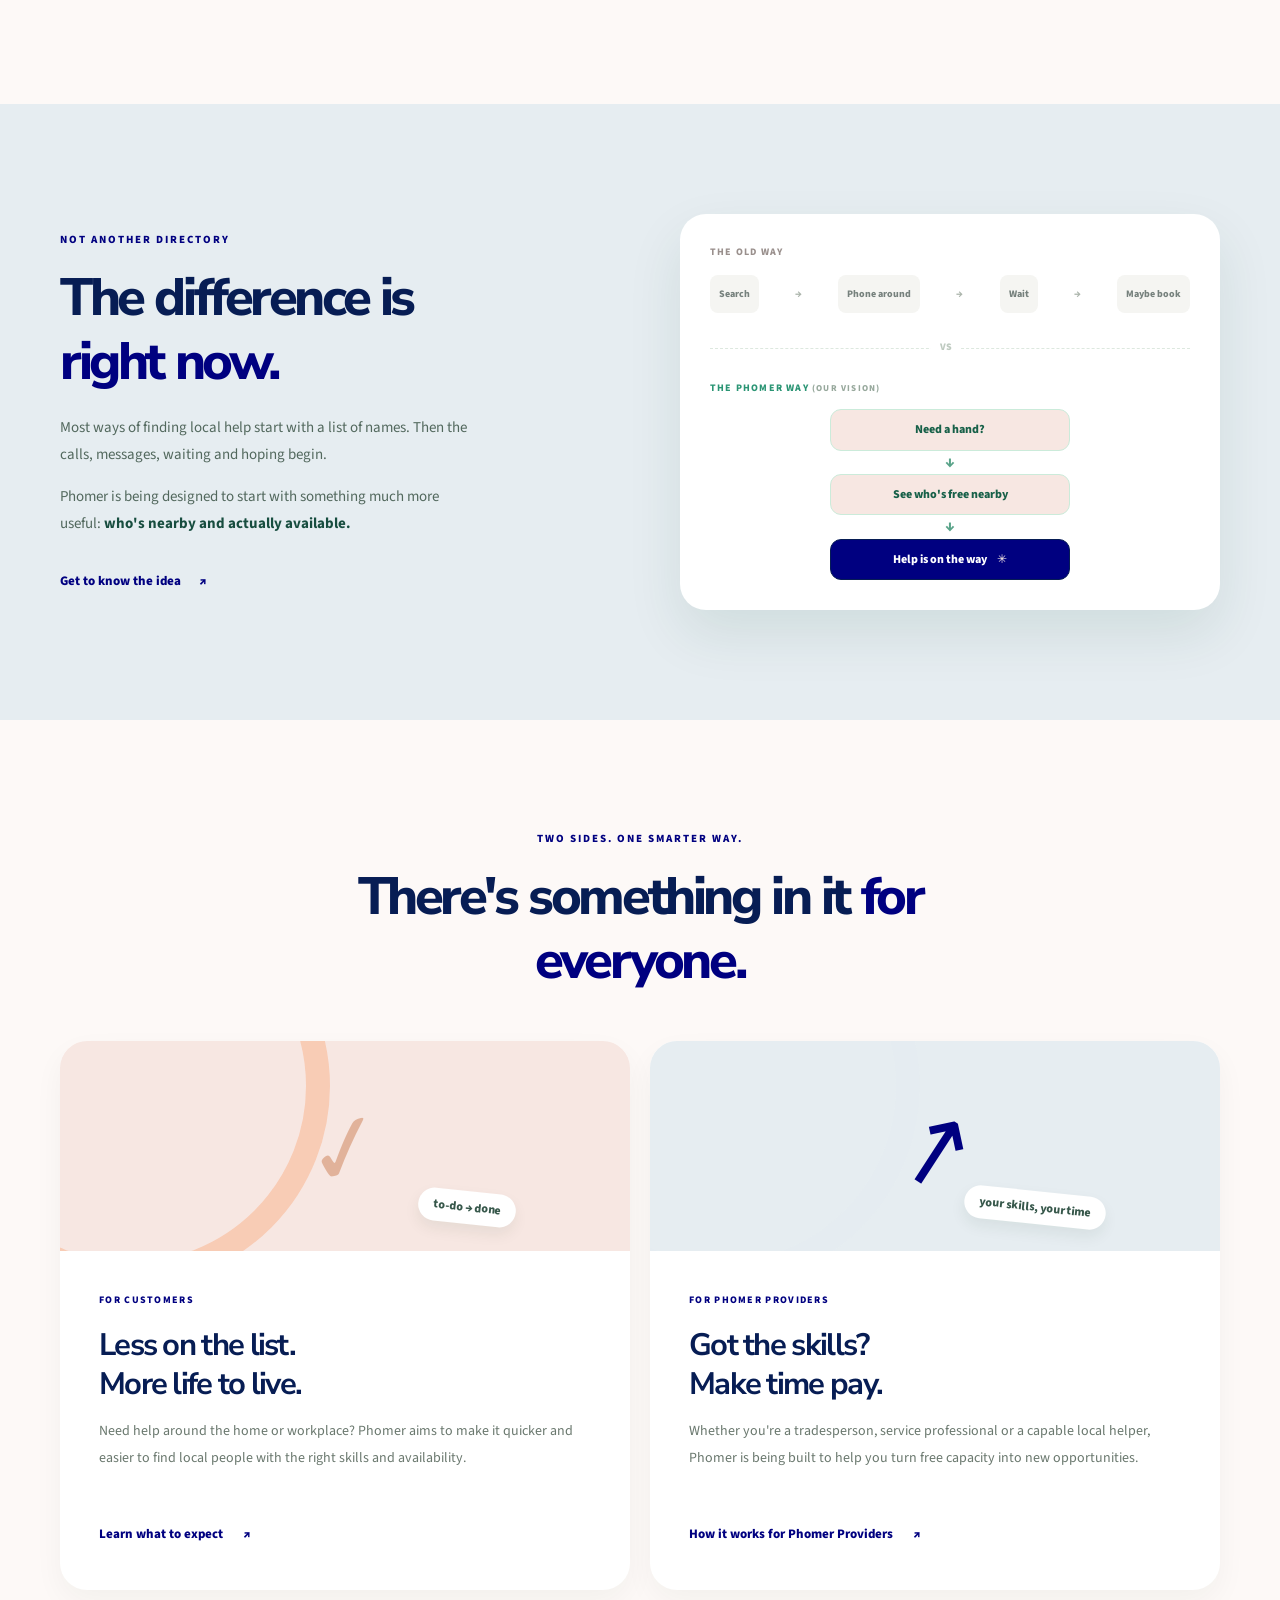
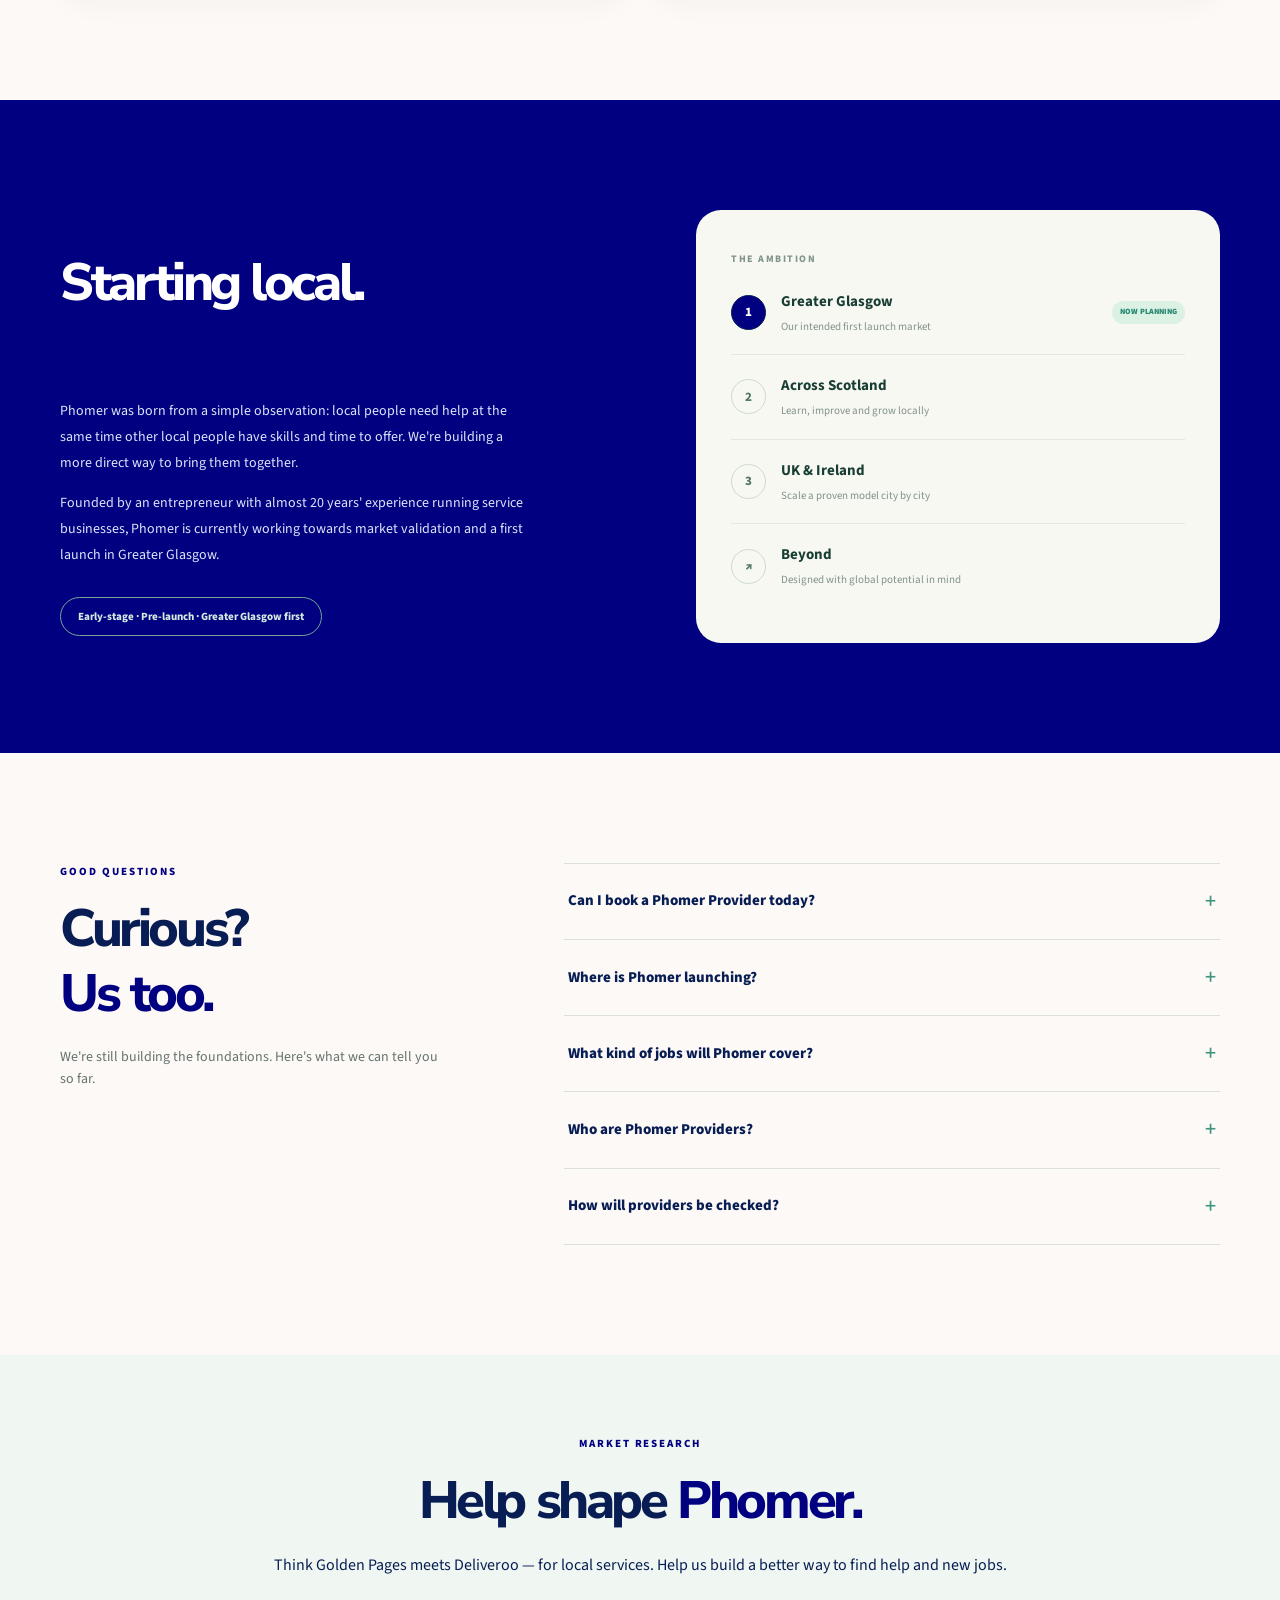
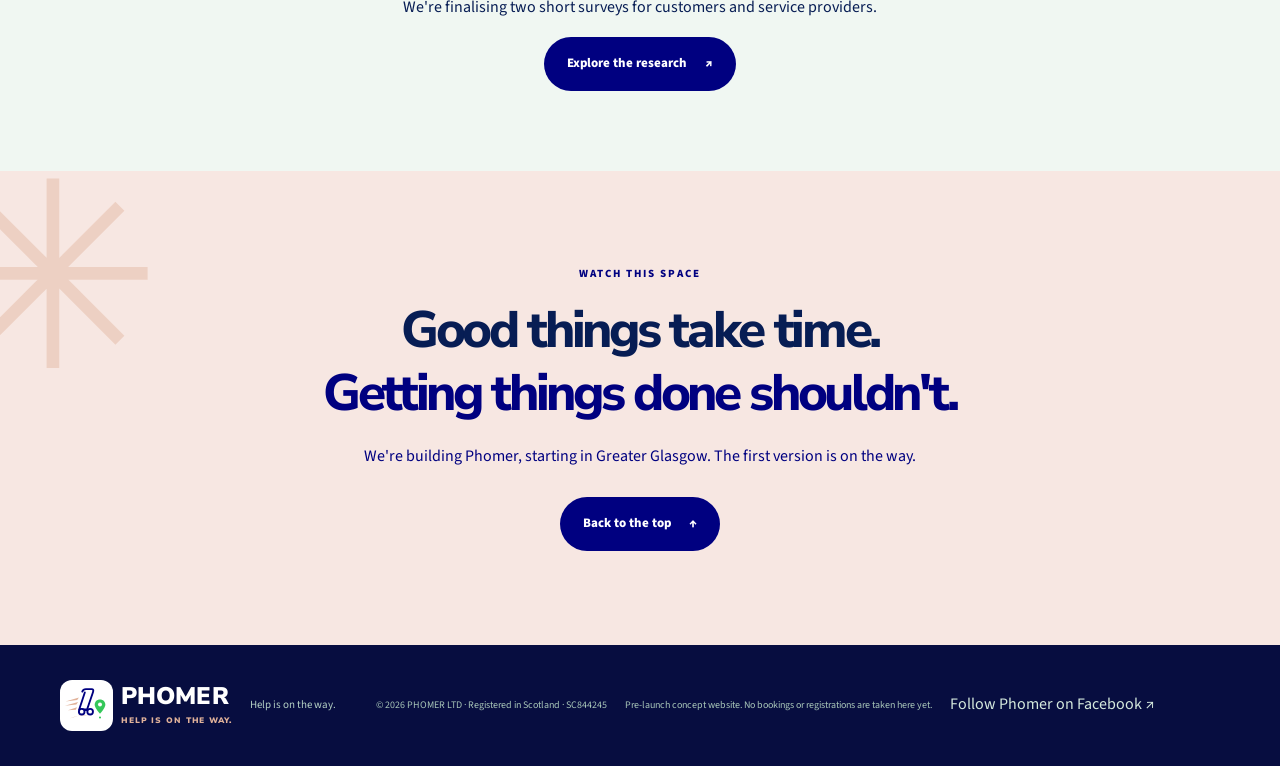
==== commit c22d0119: "Make research welcome popup visible from first paint independently of cached styles" ====
--- a/index.html
+++ b/index.html
@@ -19,7 +19,7 @@
 </head>
 <body>
   <a href="#main" class="skip-link">Skip to main content</a>
-  <div id="phomer-research-popup" class="research-popup-backdrop" role="dialog" aria-modal="true" aria-labelledby="popup-title" aria-describedby="popup-description">
+  <div id="phomer-research-popup" class="research-popup-backdrop" style="position:fixed;inset:0;z-index:2147483647;display:flex;align-items:center;justify-content:center;overflow:auto;padding:14px;background:rgba(1,10,45,.83)" role="dialog" aria-modal="true" aria-labelledby="popup-title" aria-describedby="popup-description">
     <div class="research-popup">
     <div class="research-popup-inner">
       <button type="button" class="research-popup-close" aria-label="Close this invitation" data-close-research>×</button>
--- a/styles.css
+++ b/styles.css
@@ -77,3 +77,9 @@
 .research-popup .popup-status{font-size:12px;color:#53645f;margin:6px auto 14px}
 .popup-dismiss{border:0;background:transparent;color:#334e49;text-decoration:underline;text-underline-offset:3px;padding:7px 12px;cursor:pointer;font-weight:700;font-size:13px}
 @media(max-width:520px){.popup-choices{grid-template-columns:1fr;gap:9px}.popup-choice{min-height:0;padding:13px 17px}.research-popup-inner{padding:25px 20px}.research-popup h2{font-size:27px}.research-popup p{font-size:14px;margin-bottom:10px}.popup-choice strong{font-size:16px}.popup-choice small{margin:4px 0 6px}}
+
+/* Visible on first paint, without relying on native dialog JS */
+.research-popup-backdrop{position:fixed;inset:0;z-index:99999;background:rgba(1,10,45,.83);display:flex;align-items:center;justify-content:center;padding:14px;overflow:auto;overscroll-behavior:contain}
+.research-popup-backdrop[hidden]{display:none!important}
+.research-popup-backdrop .research-popup{display:block;position:relative;margin:auto;max-height:min(94dvh,900px)}
+body.research-popup-open{overflow:hidden}
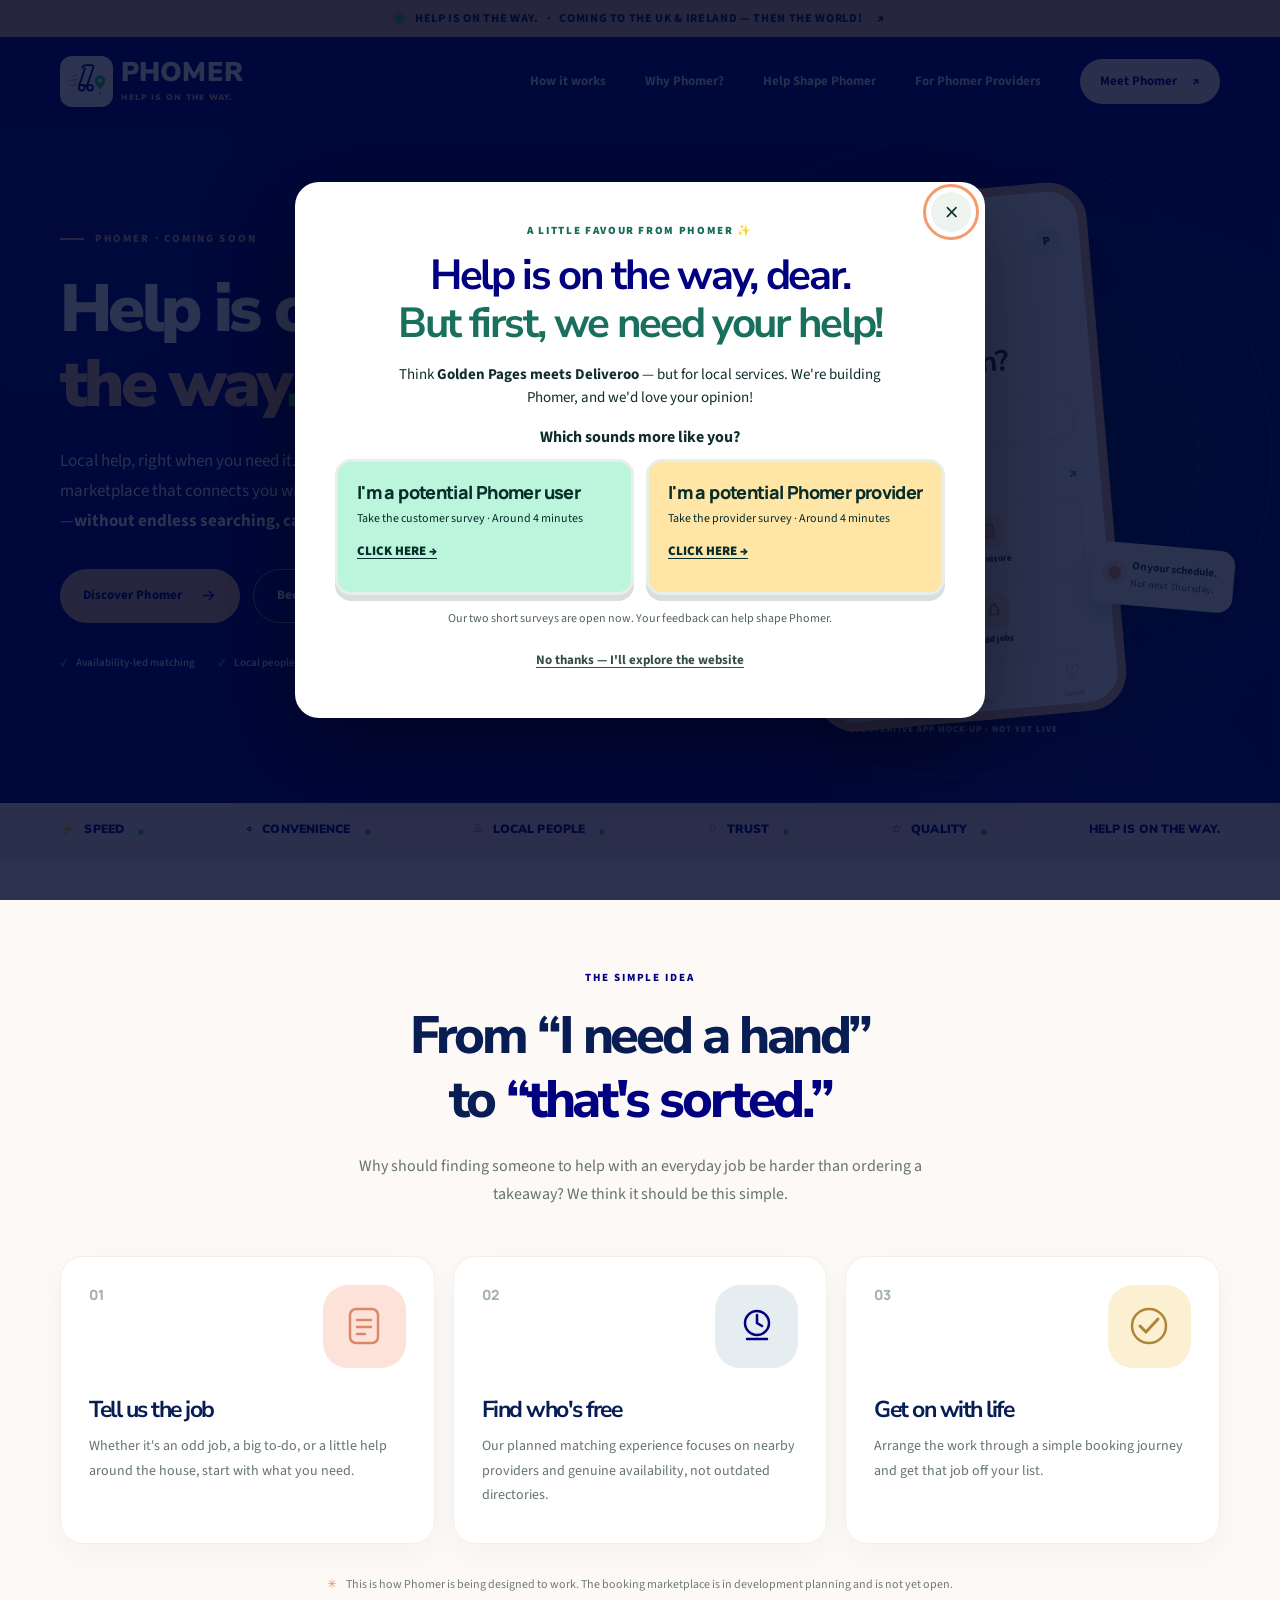
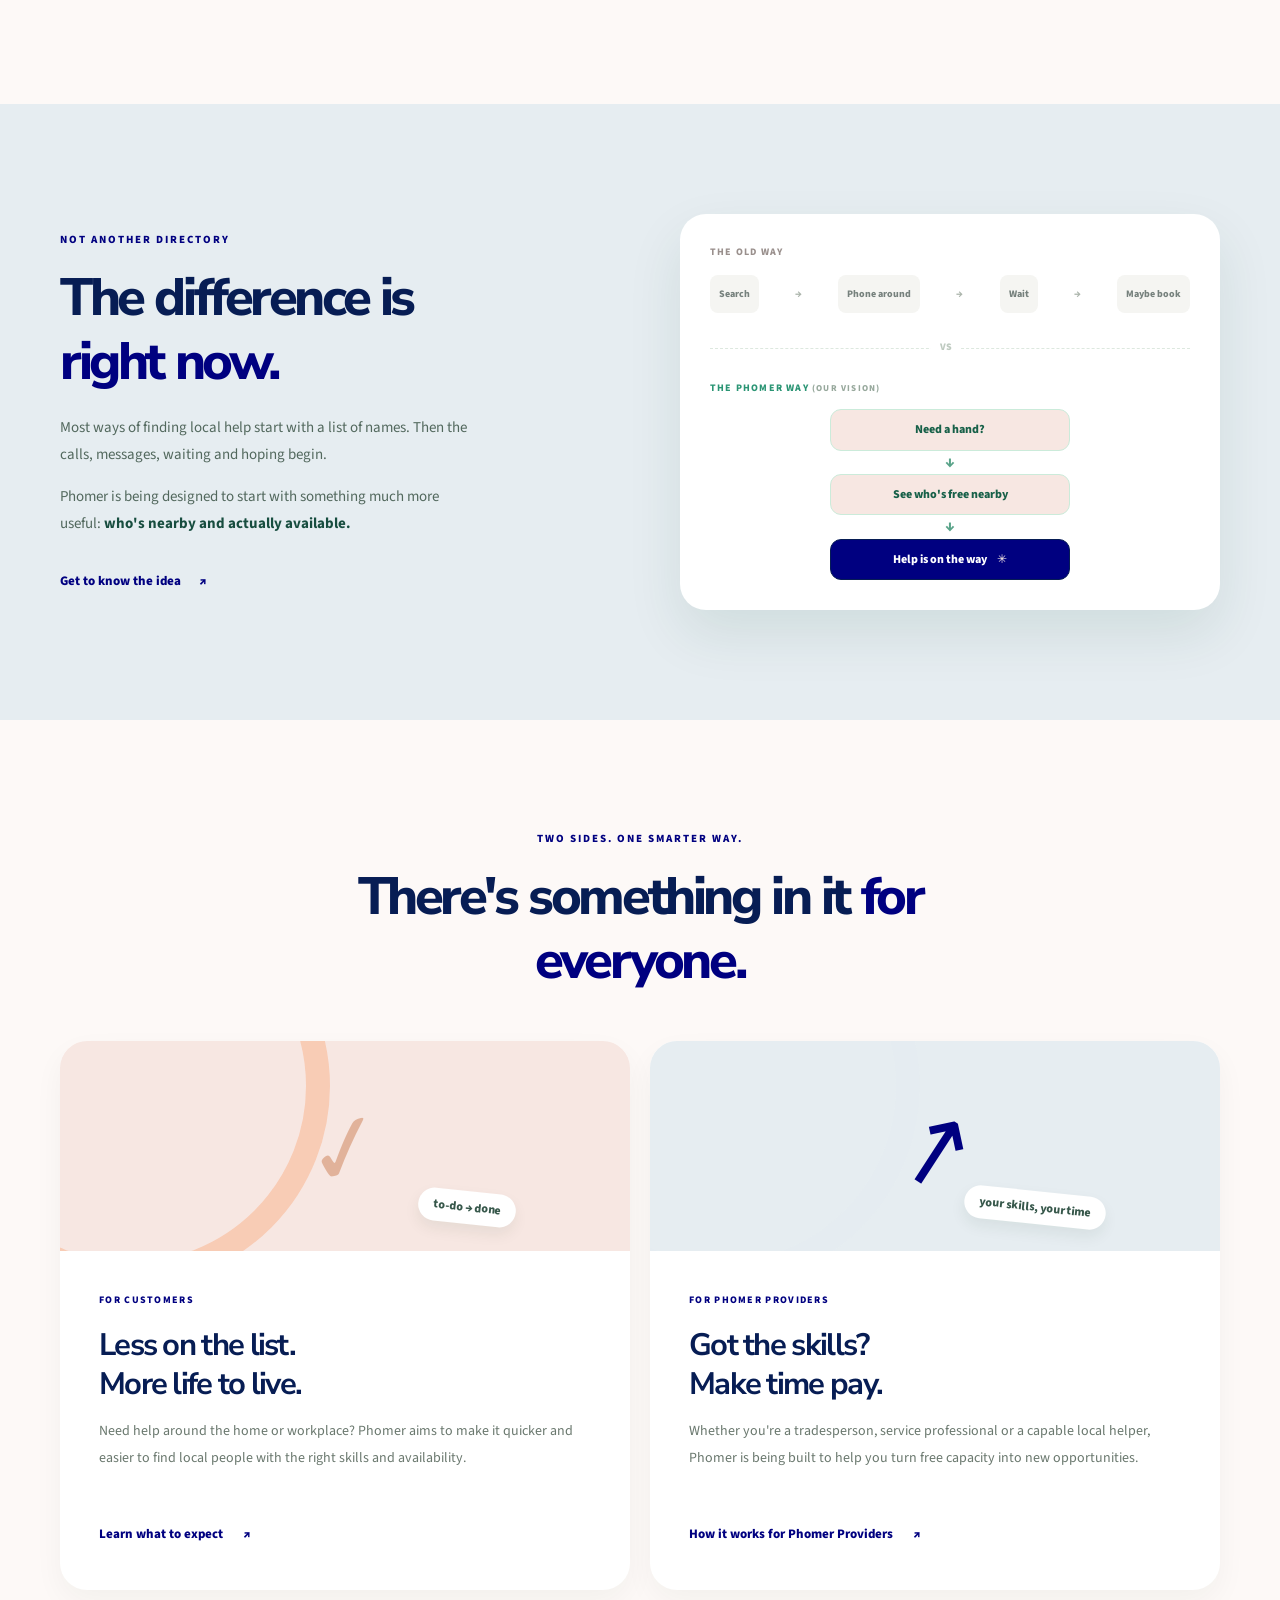
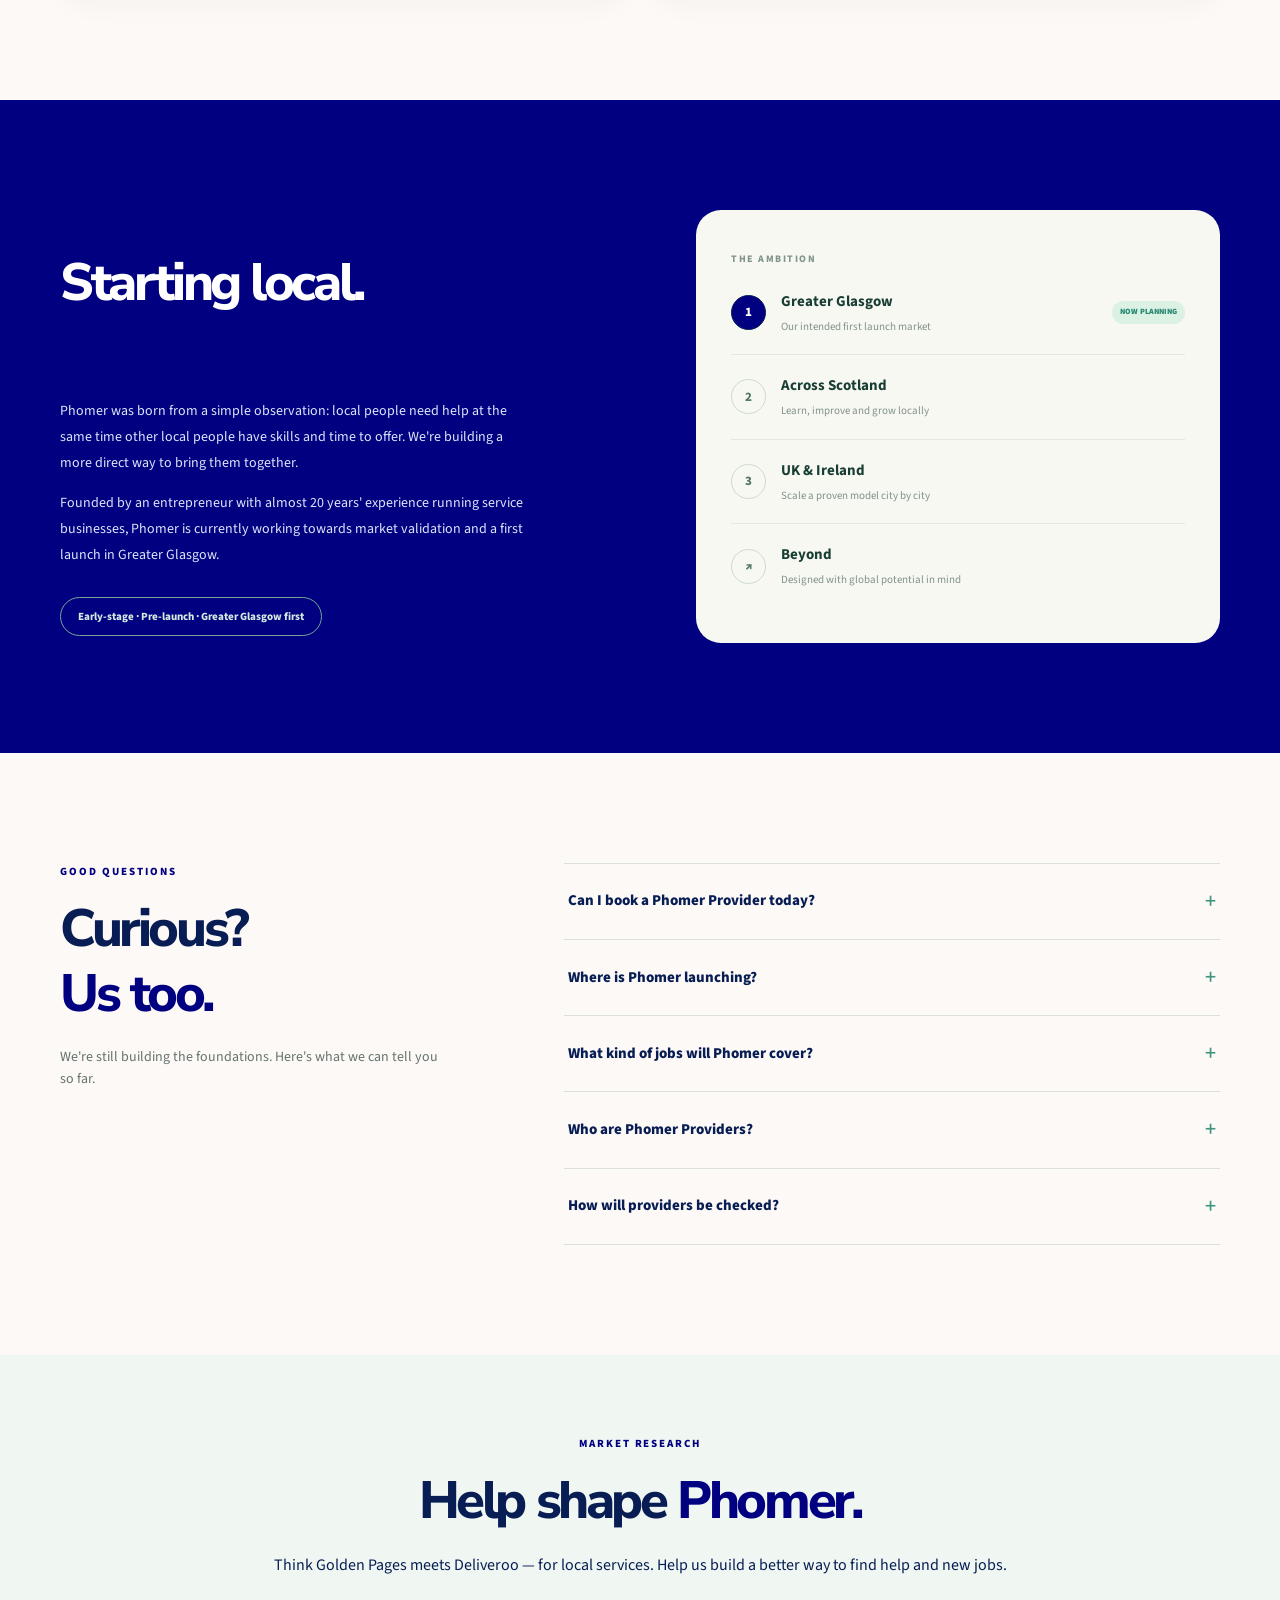
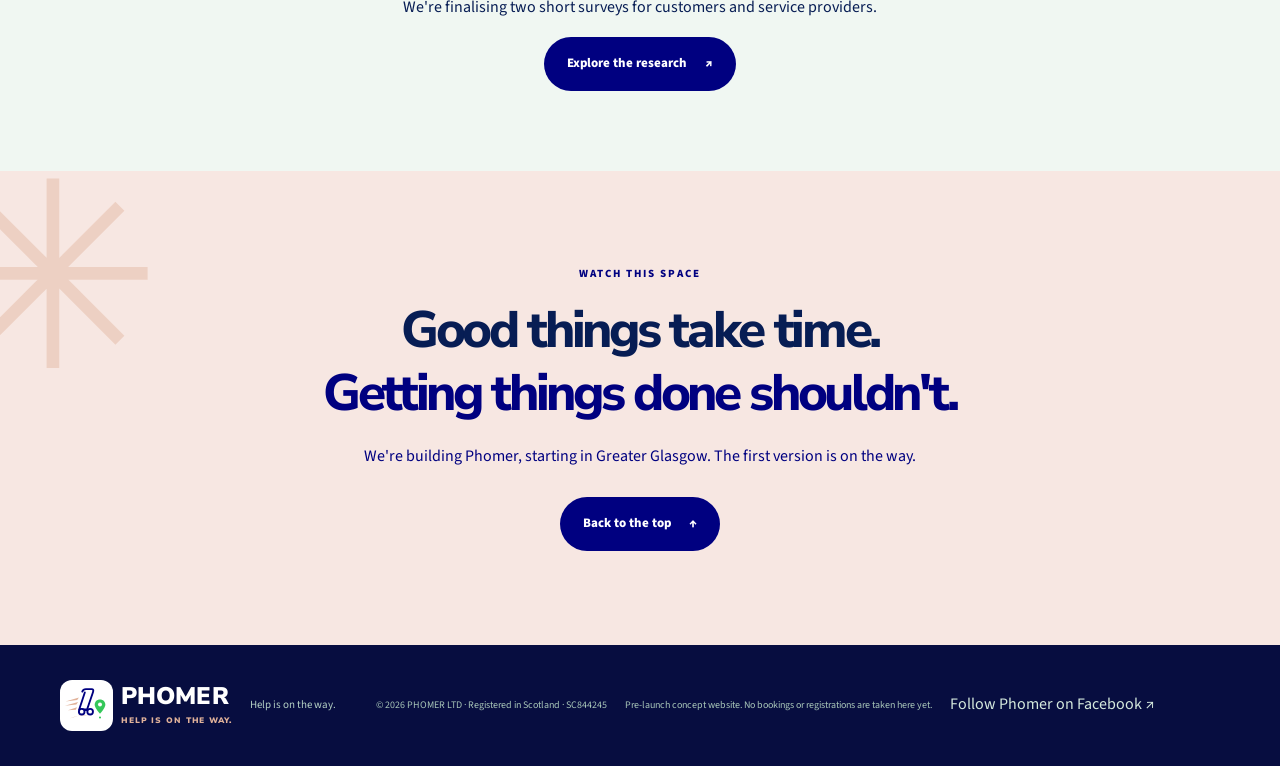
==== commit 5587e97b: "Link Phomer homepage survey popup directly to live customer and provider Tally forms" ====
--- a/index.html
+++ b/index.html
@@ -28,10 +28,10 @@
       <p id="popup-description">Think <strong>Golden Pages meets Deliveroo</strong> — but for local services. We're building Phomer, and we'd love your opinion!</p>
       <p class="popup-prompt"><strong>Which sounds more like you?</strong></p>
       <div class="popup-choices">
-        <a href="market-research/#customers" class="popup-choice popup-user"><span><strong>I'm a potential Phomer user</strong><small>I book hairdressers, cleaners, handymen &amp; more</small><b>CLICK HERE →</b></span></a>
-        <a href="market-research/#providers" class="popup-choice popup-provider"><span><strong>I'm a potential Phomer provider</strong><small>I have skills, time or services to offer</small><b>CLICK HERE →</b></span></a>
+        <a href="https://tally.so/r/KpzbO7" class="popup-choice popup-user"><span><strong>I'm a potential Phomer user</strong><small>Take the customer survey · Around 4 minutes</small><b>CLICK HERE →</b></span></a>
+        <a href="https://tally.so/r/aO9Vg9" class="popup-choice popup-provider"><span><strong>I'm a potential Phomer provider</strong><small>Take the provider survey · Around 4 minutes</small><b>CLICK HERE →</b></span></a>
       </div>
-      <p class="popup-status">Our short surveys are being finalised. Choose an option to learn more; responses aren't open yet.</p>
+      <p class="popup-status">Our two short surveys are open now. Your feedback can help shape Phomer.</p>
       <button type="button" class="popup-dismiss" data-close-research>No thanks — I'll explore the website</button>
     </div>
     </div>
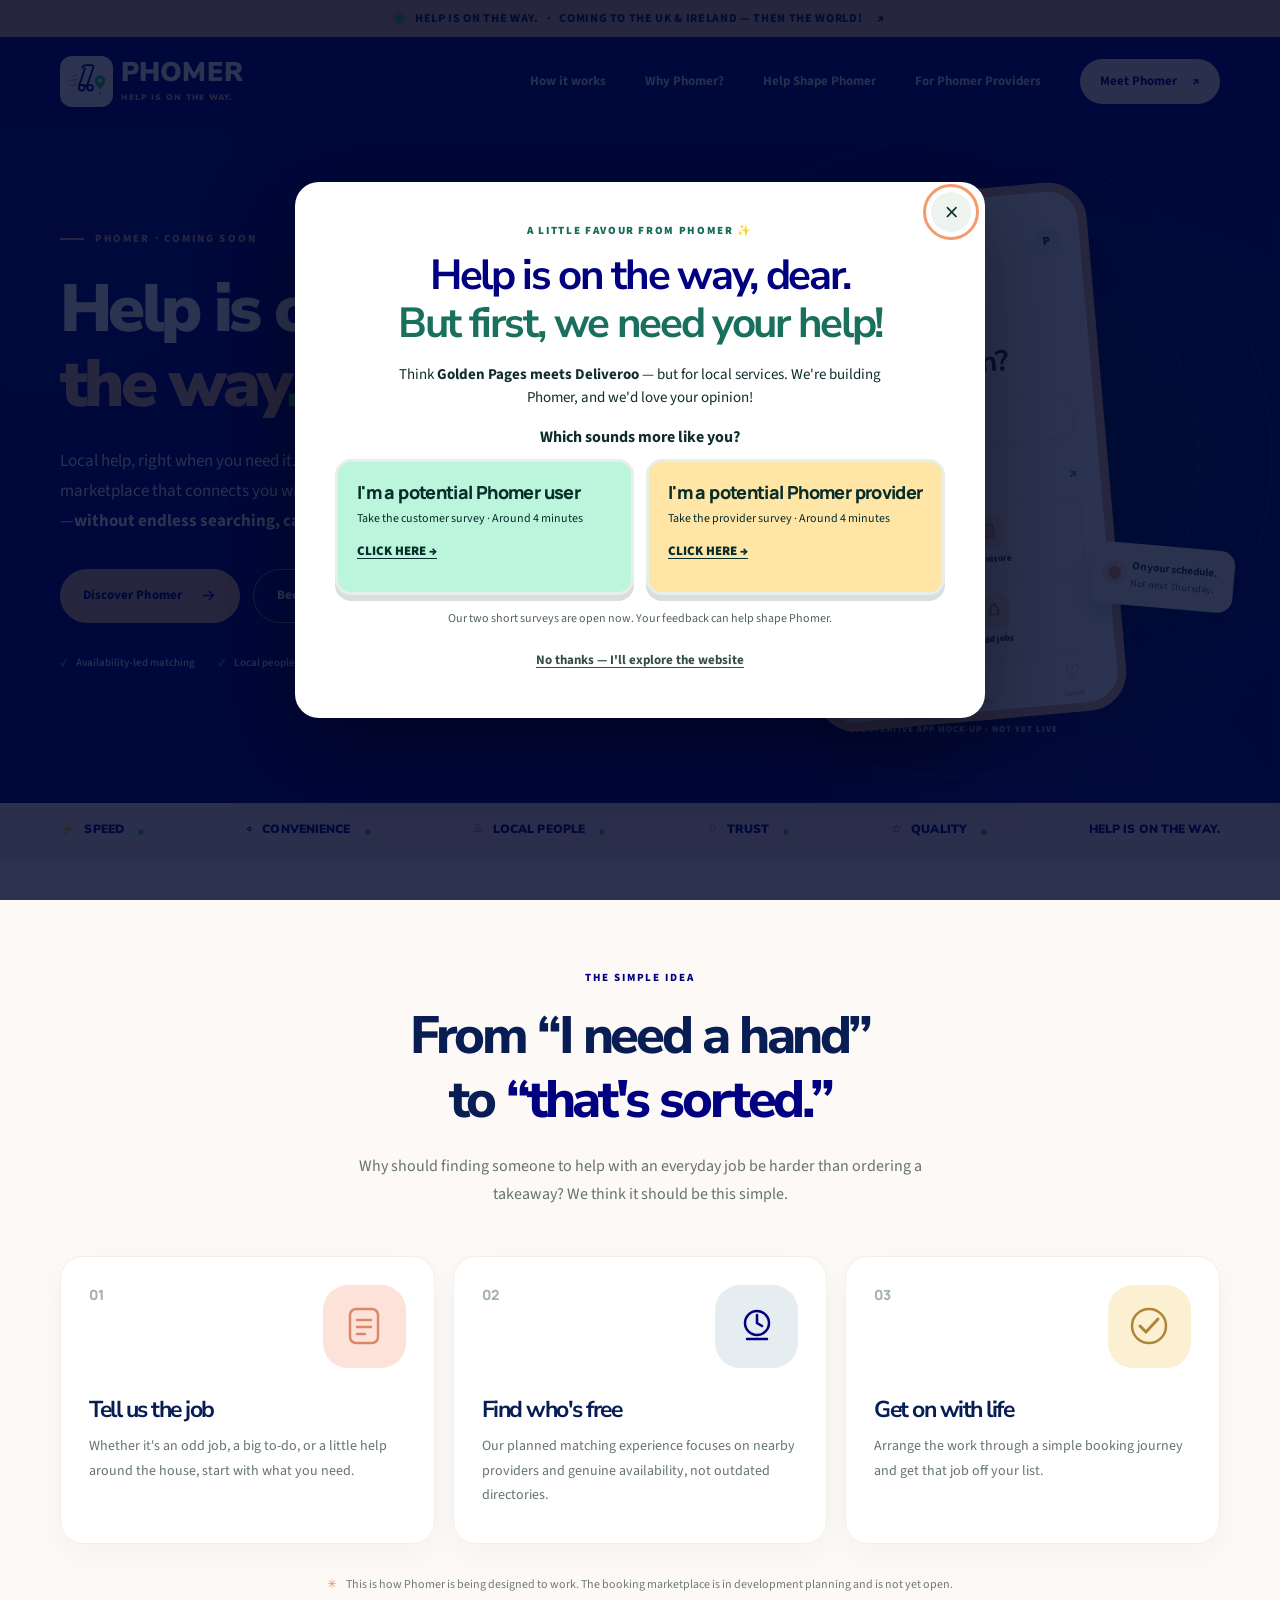
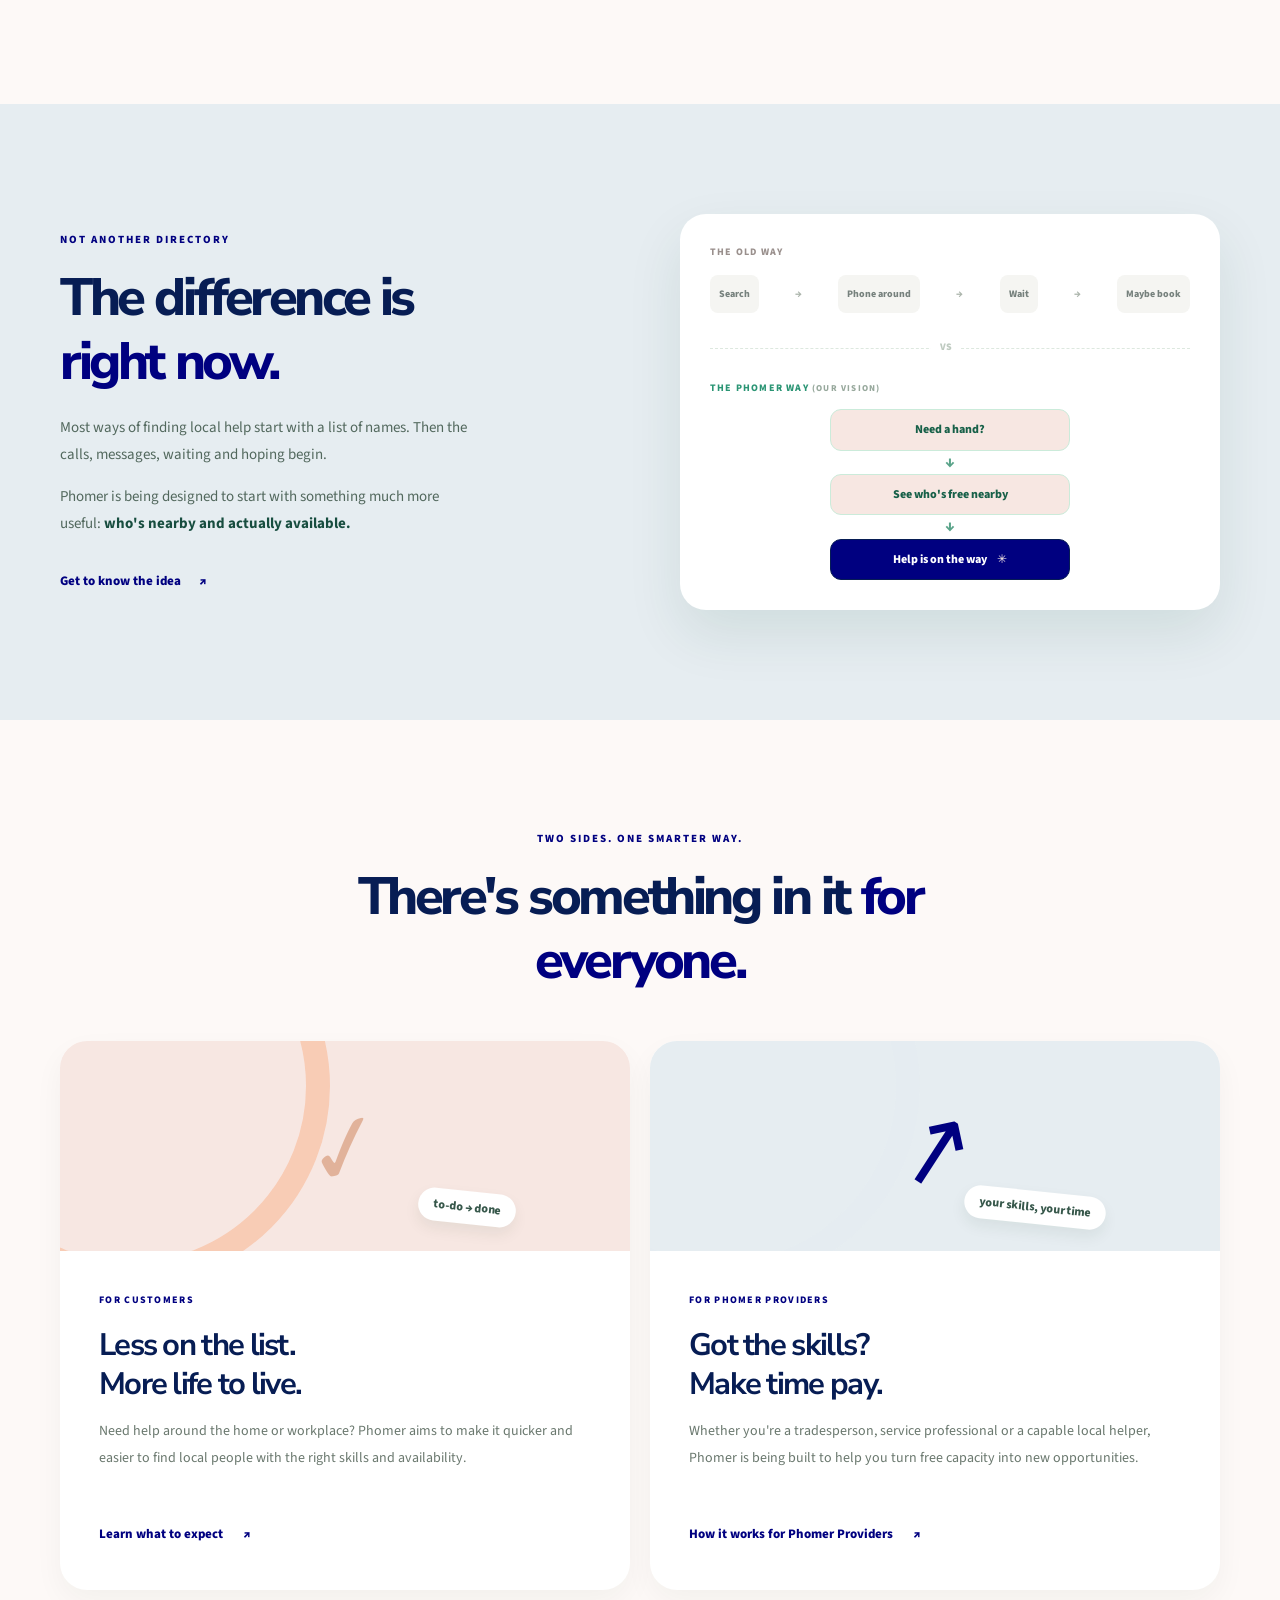
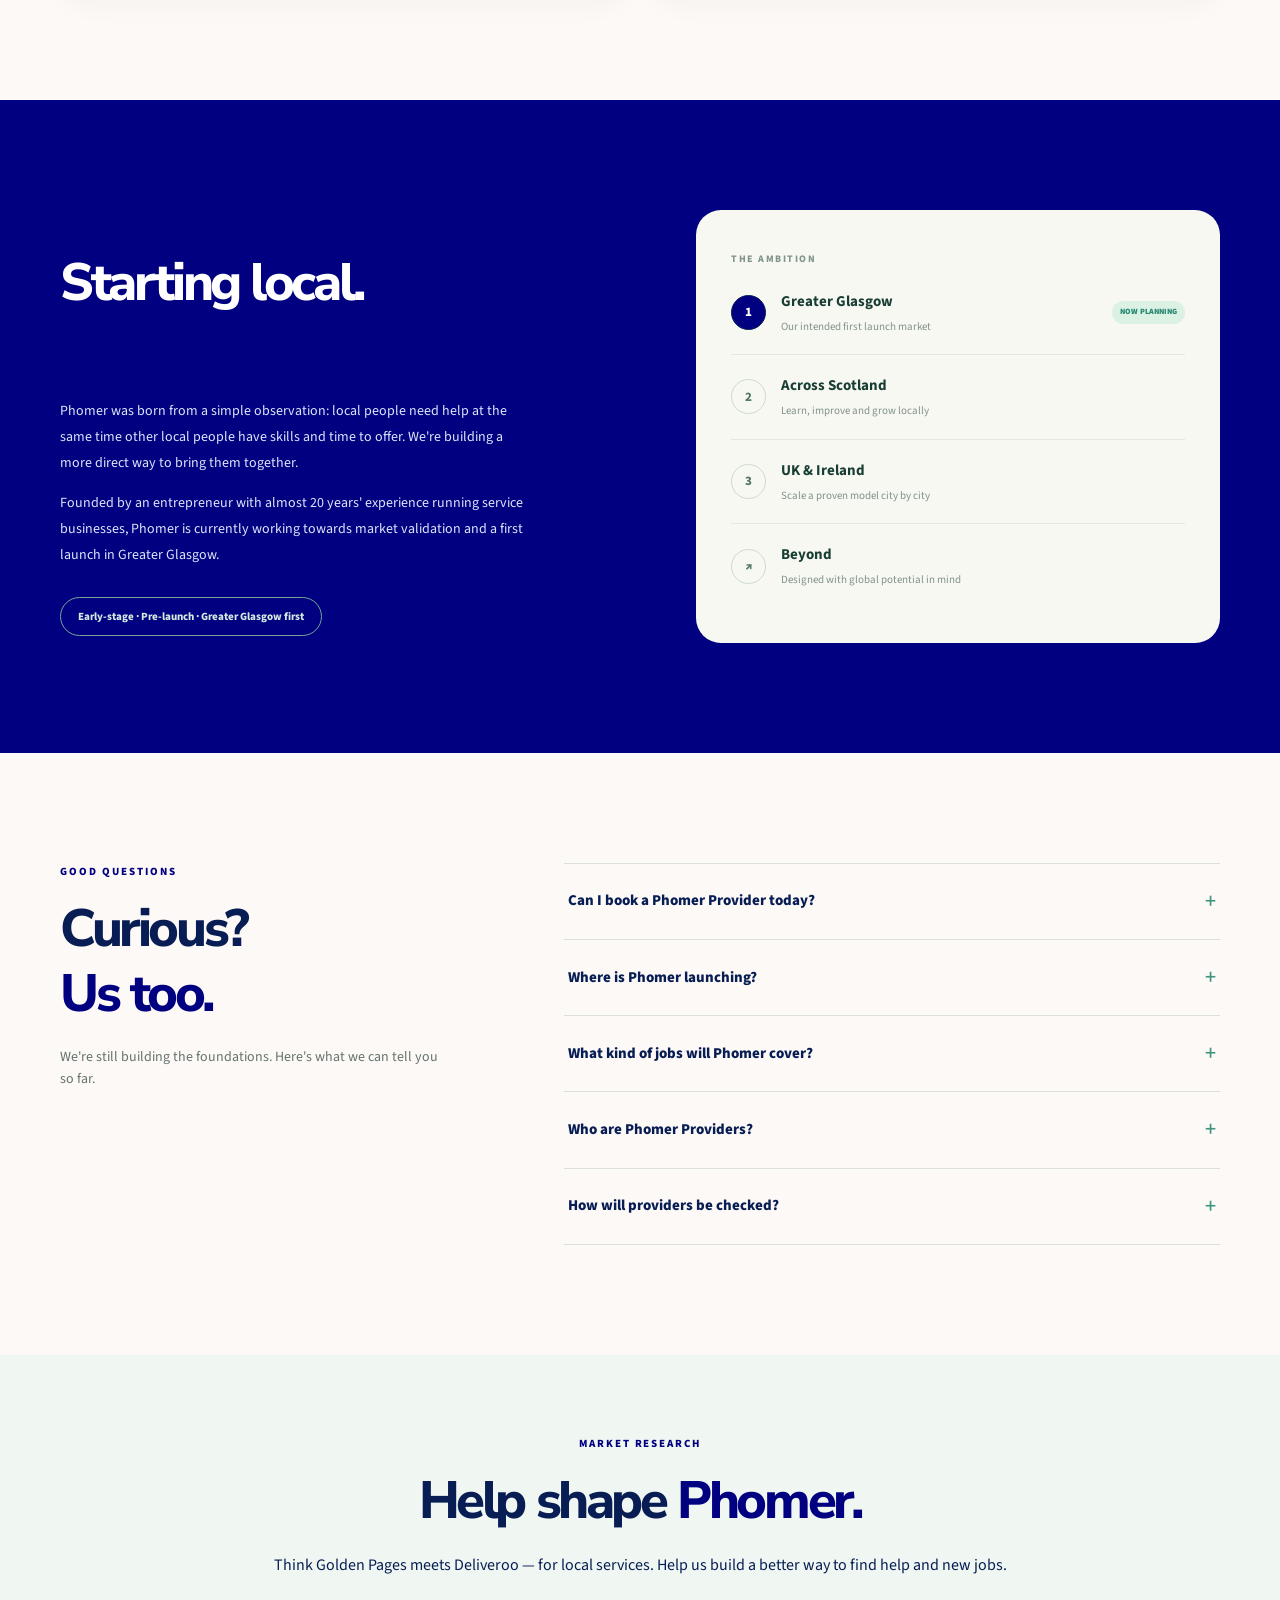
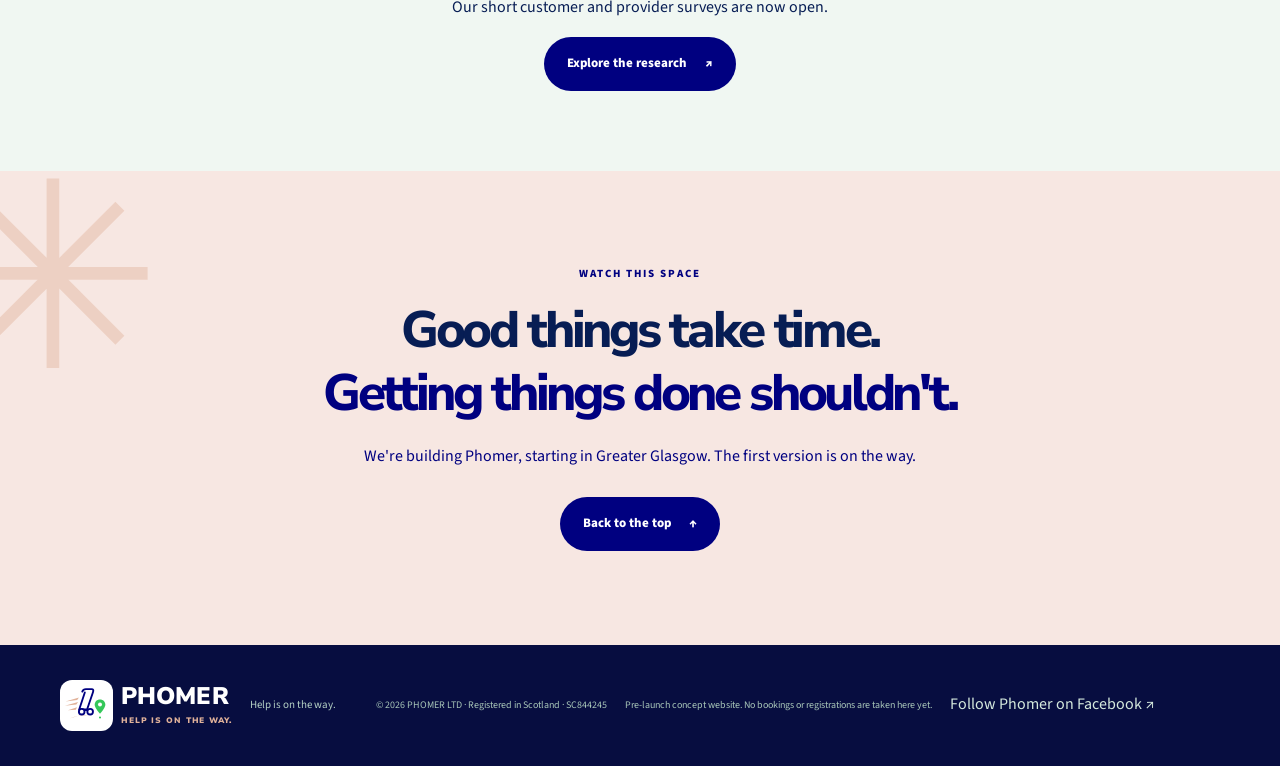
==== commit b830af13: "Update Phomer homepage to announce live surveys" ====
--- a/index.html
+++ b/index.html
@@ -129,7 +129,7 @@
       <details><summary>How will providers be checked? <span aria-hidden="true">+</span></summary><p>Identity checks, profiles, reviews and relevant verification processes are part of our planned marketplace design. The specific standards will be confirmed before launch.</p></details>
     </div></div></section>
 
-    <section class="section research-callout" aria-labelledby="research-title" style="background:#f0f7f2;padding:5rem 0"><div class="container" style="text-align:center"><span class="kicker">MARKET RESEARCH</span><h2 id="research-title">Help shape <em>Phomer.</em></h2><p>Think Golden Pages meets Deliveroo — for local services. Help us build a better way to find help and new jobs.</p><p>We're finalising two short surveys for customers and service providers.</p><a class="btn btn-dark" href="market-research/">Explore the research <span aria-hidden="true">↗</span></a></div></section>
+    <section class="section research-callout" aria-labelledby="research-title" style="background:#f0f7f2;padding:5rem 0"><div class="container" style="text-align:center"><span class="kicker">MARKET RESEARCH</span><h2 id="research-title">Help shape <em>Phomer.</em></h2><p>Think Golden Pages meets Deliveroo — for local services. Help us build a better way to find help and new jobs.</p><p>Our short customer and provider surveys are now open.</p><a class="btn btn-dark" href="market-research/">Explore the research <span aria-hidden="true">↗</span></a></div></section>
     <section class="closing" aria-label="Coming soon"><div class="container closing-inner"><div class="closing-orb" aria-hidden="true">✳</div><span class="kicker">WATCH THIS SPACE</span><h2>Good things take time.<br><em>Getting things done shouldn't.</em></h2><p>We're building Phomer, starting in Greater Glasgow. The first version is on the way.</p><a class="btn btn-dark" href="#top">Back to the top <span aria-hidden="true">↑</span></a></div></section>
   </main>
 
